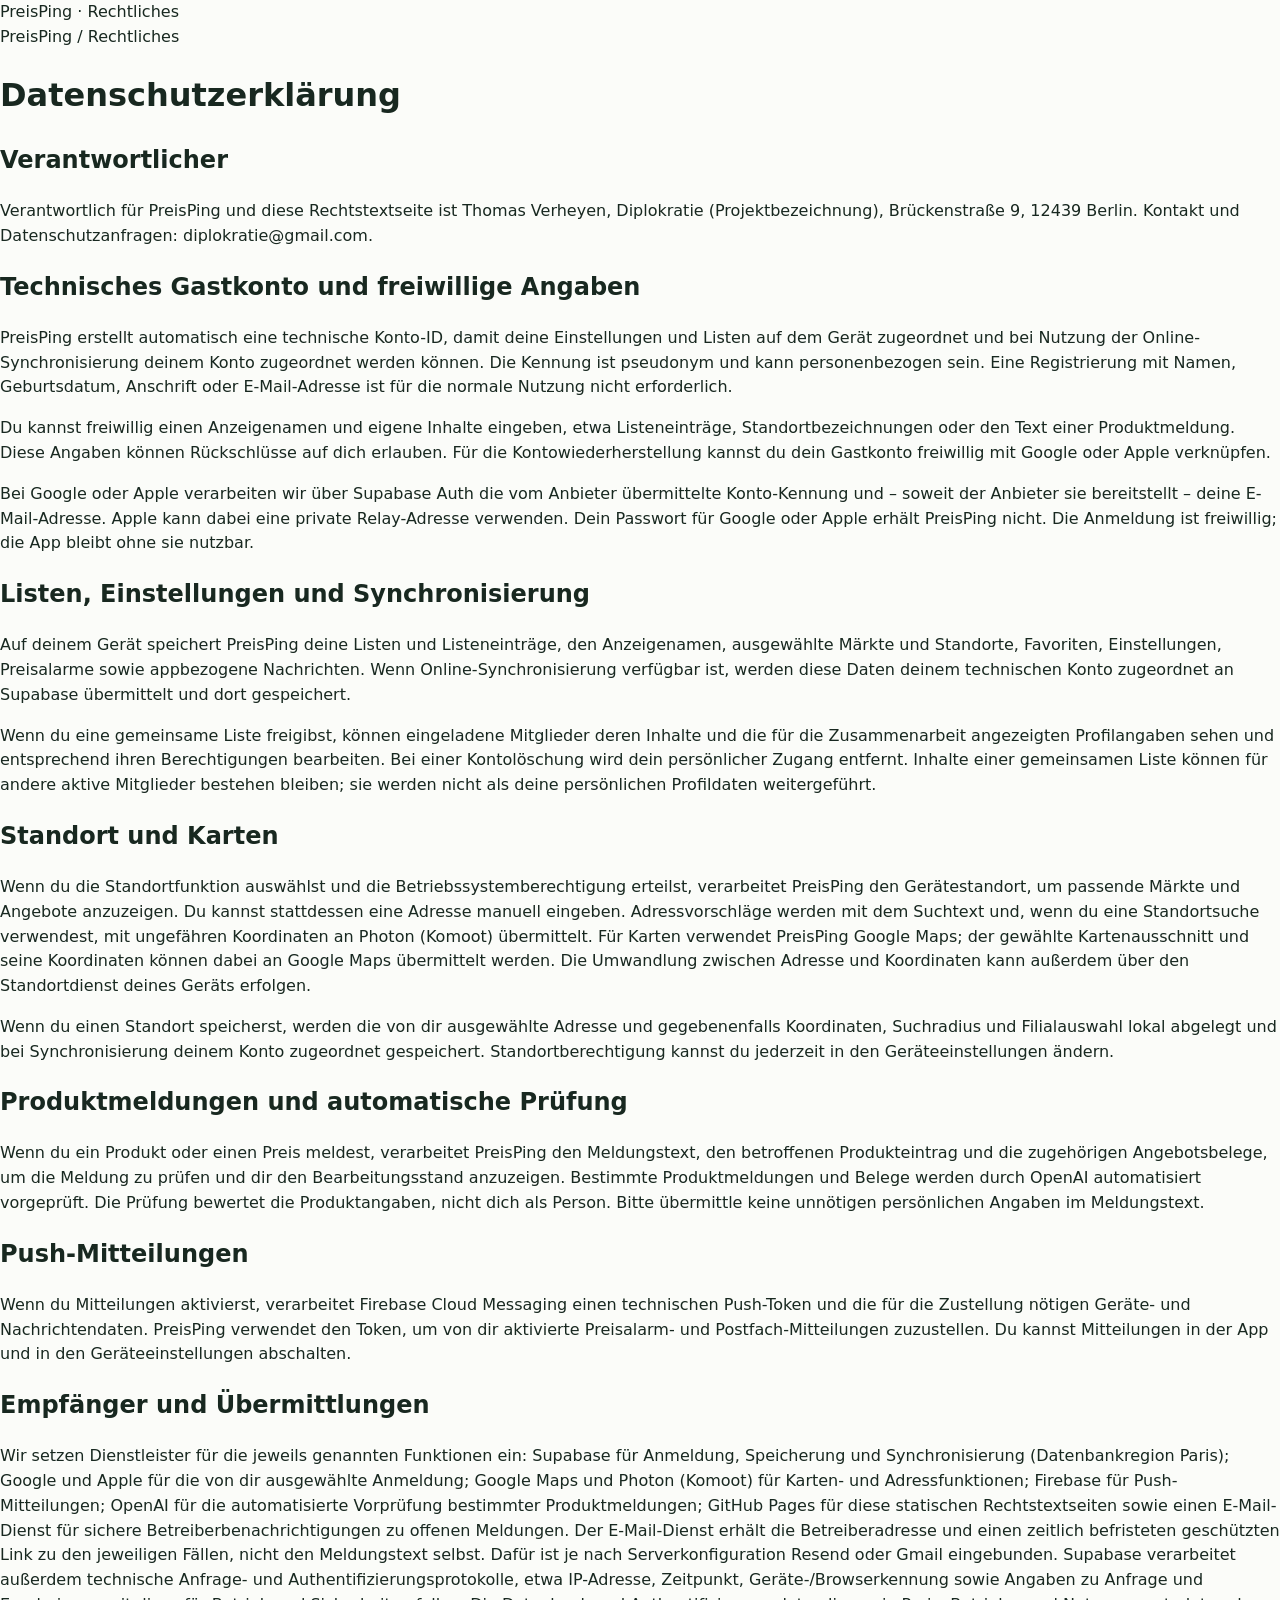
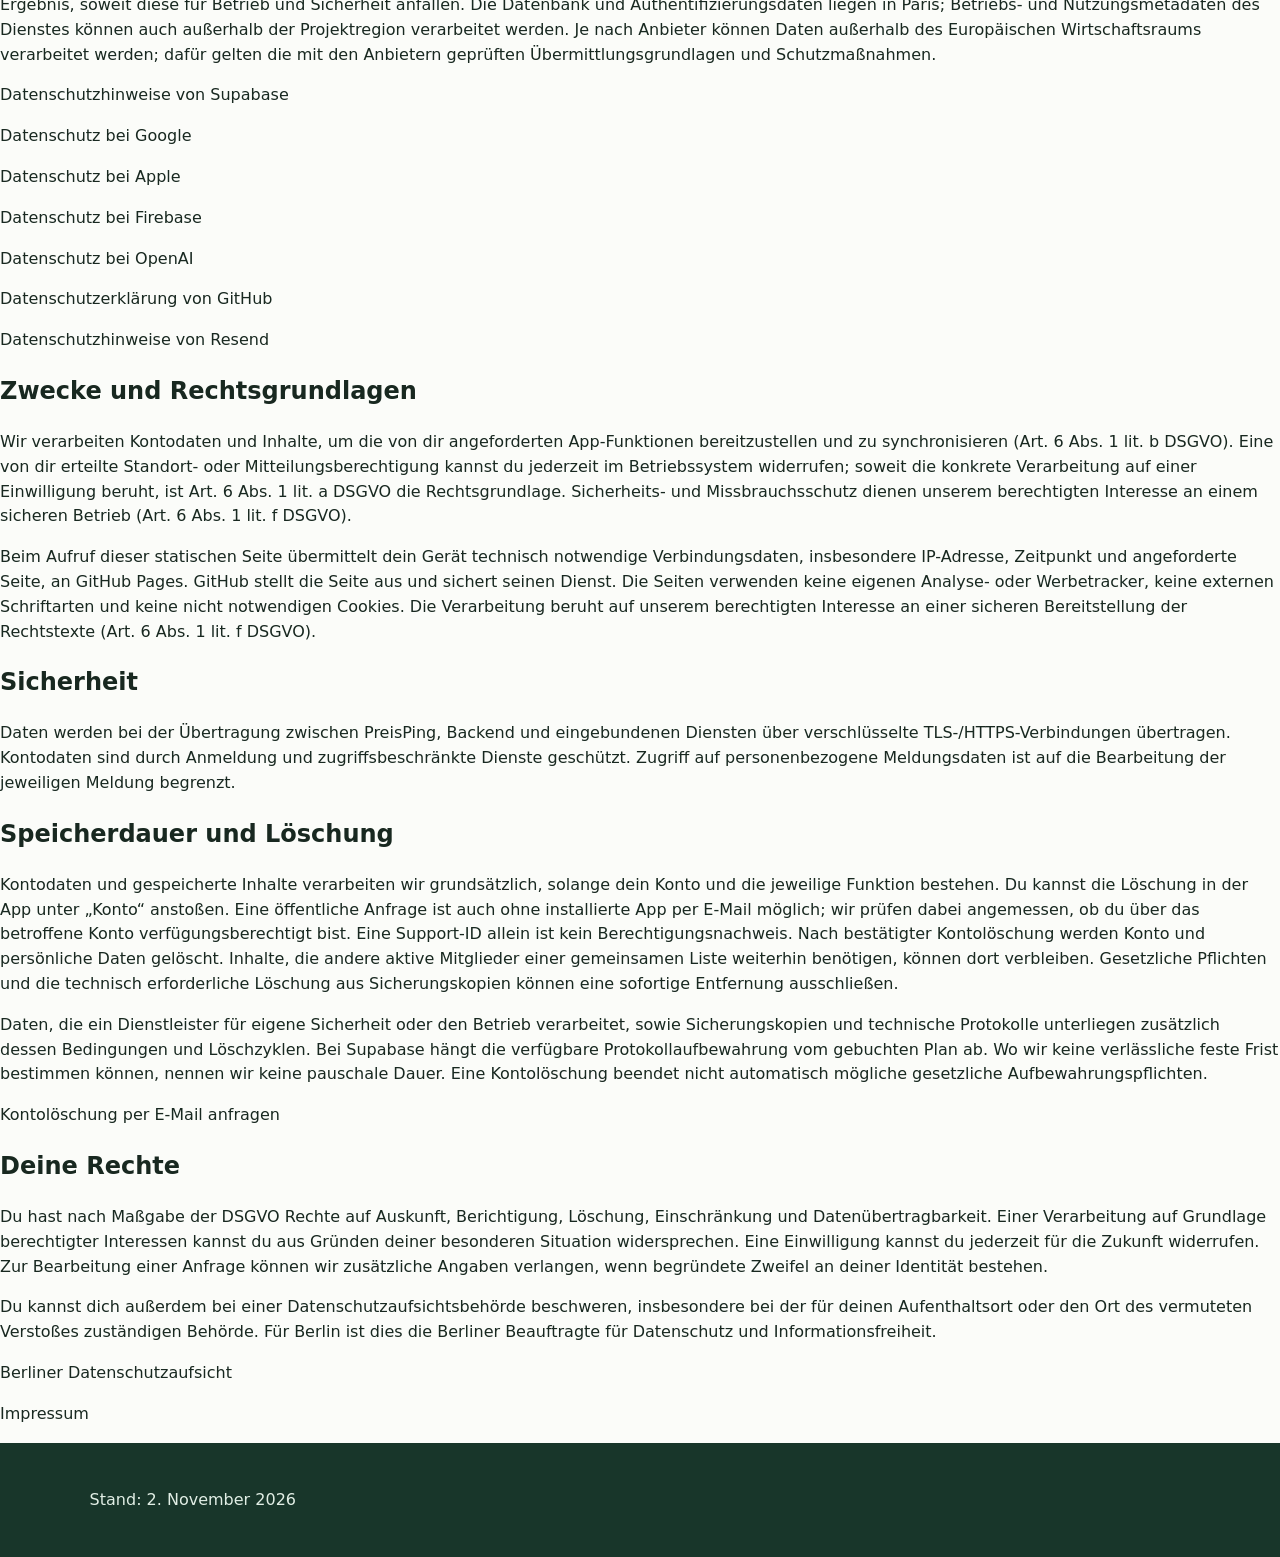
==== datenschutz.html @ 5bc61822 "Publish verified PreisPing privacy policy" ====
<!doctype html>
<html lang="de"><head><meta charset="utf-8"><meta name="viewport" content="width=device-width,initial-scale=1">
<meta name="robots" content="noindex,nofollow,noarchive"><meta name="referrer" content="no-referrer">
<meta name="description" content="Datenschutzerklärung von PreisPing."><title>Datenschutzerklärung – PreisPing</title><link rel="stylesheet" href="style.css"></head>
<body><header><a href="./">PreisPing · Rechtliches</a></header><main>
<span class="kicker">PreisPing / Rechtliches</span><h1>Datenschutzerklärung</h1><section><h2>Verantwortlicher</h2><p>Verantwortlich für PreisPing und diese Rechtstextseite ist Thomas Verheyen, Diplokratie (Projektbezeichnung), Brückenstraße 9, 12439 Berlin. Kontakt und Datenschutzanfragen: diplokratie@gmail.com.</p></section>
<section><h2>Technisches Gastkonto und freiwillige Angaben</h2><p>PreisPing erstellt automatisch eine technische Konto-ID, damit deine Einstellungen und Listen auf dem Gerät zugeordnet und bei Nutzung der Online-Synchronisierung deinem Konto zugeordnet werden können. Die Kennung ist pseudonym und kann personenbezogen sein. Eine Registrierung mit Namen, Geburtsdatum, Anschrift oder E-Mail-Adresse ist für die normale Nutzung nicht erforderlich.</p>
<p>Du kannst freiwillig einen Anzeigenamen und eigene Inhalte eingeben, etwa Listeneinträge, Standortbezeichnungen oder den Text einer Produktmeldung. Diese Angaben können Rückschlüsse auf dich erlauben. Für die Kontowiederherstellung kannst du dein Gastkonto freiwillig mit Google oder Apple verknüpfen.</p>
<p>Bei Google oder Apple verarbeiten wir über Supabase Auth die vom Anbieter übermittelte Konto-Kennung und – soweit der Anbieter sie bereitstellt – deine E-Mail-Adresse. Apple kann dabei eine private Relay-Adresse verwenden. Dein Passwort für Google oder Apple erhält PreisPing nicht. Die Anmeldung ist freiwillig; die App bleibt ohne sie nutzbar.</p></section>
<section><h2>Listen, Einstellungen und Synchronisierung</h2><p>Auf deinem Gerät speichert PreisPing deine Listen und Listeneinträge, den Anzeigenamen, ausgewählte Märkte und Standorte, Favoriten, Einstellungen, Preisalarme sowie appbezogene Nachrichten. Wenn Online-Synchronisierung verfügbar ist, werden diese Daten deinem technischen Konto zugeordnet an Supabase übermittelt und dort gespeichert.</p>
<p>Wenn du eine gemeinsame Liste freigibst, können eingeladene Mitglieder deren Inhalte und die für die Zusammenarbeit angezeigten Profilangaben sehen und entsprechend ihren Berechtigungen bearbeiten. Bei einer Kontolöschung wird dein persönlicher Zugang entfernt. Inhalte einer gemeinsamen Liste können für andere aktive Mitglieder bestehen bleiben; sie werden nicht als deine persönlichen Profildaten weitergeführt.</p></section>
<section><h2>Standort und Karten</h2><p>Wenn du die Standortfunktion auswählst und die Betriebssystemberechtigung erteilst, verarbeitet PreisPing den Gerätestandort, um passende Märkte und Angebote anzuzeigen. Du kannst stattdessen eine Adresse manuell eingeben. Adressvorschläge werden mit dem Suchtext und, wenn du eine Standortsuche verwendest, mit ungefähren Koordinaten an Photon (Komoot) übermittelt. Für Karten verwendet PreisPing Google Maps; der gewählte Kartenausschnitt und seine Koordinaten können dabei an Google Maps übermittelt werden. Die Umwandlung zwischen Adresse und Koordinaten kann außerdem über den Standortdienst deines Geräts erfolgen.</p>
<p>Wenn du einen Standort speicherst, werden die von dir ausgewählte Adresse und gegebenenfalls Koordinaten, Suchradius und Filialauswahl lokal abgelegt und bei Synchronisierung deinem Konto zugeordnet gespeichert. Standortberechtigung kannst du jederzeit in den Geräteeinstellungen ändern.</p></section>
<section><h2>Produktmeldungen und automatische Prüfung</h2><p>Wenn du ein Produkt oder einen Preis meldest, verarbeitet PreisPing den Meldungstext, den betroffenen Produkteintrag und die zugehörigen Angebotsbelege, um die Meldung zu prüfen und dir den Bearbeitungsstand anzuzeigen. Bestimmte Produktmeldungen und Belege werden durch OpenAI automatisiert vorgeprüft. Die Prüfung bewertet die Produktangaben, nicht dich als Person. Bitte übermittle keine unnötigen persönlichen Angaben im Meldungstext.</p></section>
<section><h2>Push-Mitteilungen</h2><p>Wenn du Mitteilungen aktivierst, verarbeitet Firebase Cloud Messaging einen technischen Push-Token und die für die Zustellung nötigen Geräte- und Nachrichtendaten. PreisPing verwendet den Token, um von dir aktivierte Preisalarm- und Postfach-Mitteilungen zuzustellen. Du kannst Mitteilungen in der App und in den Geräteeinstellungen abschalten.</p></section>
<section><h2>Empfänger und Übermittlungen</h2><p>Wir setzen Dienstleister für die jeweils genannten Funktionen ein: Supabase für Anmeldung, Speicherung und Synchronisierung (Datenbankregion Paris); Google und Apple für die von dir ausgewählte Anmeldung; Google Maps und Photon (Komoot) für Karten- und Adressfunktionen; Firebase für Push-Mitteilungen; OpenAI für die automatisierte Vorprüfung bestimmter Produktmeldungen; GitHub Pages für diese statischen Rechtstextseiten sowie einen E-Mail-Dienst für sichere Betreiberbenachrichtigungen zu offenen Meldungen. Der E-Mail-Dienst erhält die Betreiberadresse und einen zeitlich befristeten geschützten Link zu den jeweiligen Fällen, nicht den Meldungstext selbst. Dafür ist je nach Serverkonfiguration Resend oder Gmail eingebunden. Supabase verarbeitet außerdem technische Anfrage- und Authentifizierungsprotokolle, etwa IP-Adresse, Zeitpunkt, Geräte-/Browserkennung sowie Angaben zu Anfrage und Ergebnis, soweit diese für Betrieb und Sicherheit anfallen. Die Datenbank und Authentifizierungsdaten liegen in Paris; Betriebs- und Nutzungsmetadaten des Dienstes können auch außerhalb der Projektregion verarbeitet werden. Je nach Anbieter können Daten außerhalb des Europäischen Wirtschaftsraums verarbeitet werden; dafür gelten die mit den Anbietern geprüften Übermittlungsgrundlagen und Schutzmaßnahmen.</p>
<p><a href="https://supabase.com/privacy">Datenschutzhinweise von Supabase</a></p>
<p><a href="https://policies.google.com/privacy">Datenschutz bei Google</a></p>
<p><a href="https://www.apple.com/legal/privacy/">Datenschutz bei Apple</a></p>
<p><a href="https://firebase.google.com/support/privacy">Datenschutz bei Firebase</a></p>
<p><a href="https://openai.com/policies/privacy-policy/">Datenschutz bei OpenAI</a></p>
<p><a href="https://docs.github.com/en/site-policy/privacy-policies/github-general-privacy-statement">Datenschutzerklärung von GitHub</a></p>
<p><a href="https://resend.com/legal/privacy-policy">Datenschutzhinweise von Resend</a></p></section>
<section><h2>Zwecke und Rechtsgrundlagen</h2><p>Wir verarbeiten Kontodaten und Inhalte, um die von dir angeforderten App-Funktionen bereitzustellen und zu synchronisieren (Art. 6 Abs. 1 lit. b DSGVO). Eine von dir erteilte Standort- oder Mitteilungsberechtigung kannst du jederzeit im Betriebssystem widerrufen; soweit die konkrete Verarbeitung auf einer Einwilligung beruht, ist Art. 6 Abs. 1 lit. a DSGVO die Rechtsgrundlage. Sicherheits- und Missbrauchsschutz dienen unserem berechtigten Interesse an einem sicheren Betrieb (Art. 6 Abs. 1 lit. f DSGVO).</p>
<p>Beim Aufruf dieser statischen Seite übermittelt dein Gerät technisch notwendige Verbindungsdaten, insbesondere IP-Adresse, Zeitpunkt und angeforderte Seite, an GitHub Pages. GitHub stellt die Seite aus und sichert seinen Dienst. Die Seiten verwenden keine eigenen Analyse- oder Werbetracker, keine externen Schriftarten und keine nicht notwendigen Cookies. Die Verarbeitung beruht auf unserem berechtigten Interesse an einer sicheren Bereitstellung der Rechtstexte (Art. 6 Abs. 1 lit. f DSGVO).</p></section>
<section><h2>Sicherheit</h2><p>Daten werden bei der Übertragung zwischen PreisPing, Backend und eingebundenen Diensten über verschlüsselte TLS-/HTTPS-Verbindungen übertragen. Kontodaten sind durch Anmeldung und zugriffsbeschränkte Dienste geschützt. Zugriff auf personenbezogene Meldungsdaten ist auf die Bearbeitung der jeweiligen Meldung begrenzt.</p></section>
<section><h2>Speicherdauer und Löschung</h2><p>Kontodaten und gespeicherte Inhalte verarbeiten wir grundsätzlich, solange dein Konto und die jeweilige Funktion bestehen. Du kannst die Löschung in der App unter „Konto“ anstoßen. Eine öffentliche Anfrage ist auch ohne installierte App per E-Mail möglich; wir prüfen dabei angemessen, ob du über das betroffene Konto verfügungsberechtigt bist. Eine Support-ID allein ist kein Berechtigungsnachweis. Nach bestätigter Kontolöschung werden Konto und persönliche Daten gelöscht. Inhalte, die andere aktive Mitglieder einer gemeinsamen Liste weiterhin benötigen, können dort verbleiben. Gesetzliche Pflichten und die technisch erforderliche Löschung aus Sicherungskopien können eine sofortige Entfernung ausschließen.</p>
<p>Daten, die ein Dienstleister für eigene Sicherheit oder den Betrieb verarbeitet, sowie Sicherungskopien und technische Protokolle unterliegen zusätzlich dessen Bedingungen und Löschzyklen. Bei Supabase hängt die verfügbare Protokollaufbewahrung vom gebuchten Plan ab. Wo wir keine verlässliche feste Frist bestimmen können, nennen wir keine pauschale Dauer. Eine Kontolöschung beendet nicht automatisch mögliche gesetzliche Aufbewahrungspflichten.</p>
<p><a href="mailto:diplokratie@gmail.com?subject=PreisPing%20%E2%80%93%20Kontol%C3%B6schung&amp;body=Bitte%20sende%20mir%20Informationen%20zur%20sicheren%20Beantragung%20der%20L%C3%B6schung%20meines%20PreisPing-Kontos.%20Ich%20kann%20die%20Konto-ID%20oder%20Anmeldemethode%20nennen%2C%20soweit%20bekannt.">Kontolöschung per E-Mail anfragen</a></p></section>
<section><h2>Deine Rechte</h2><p>Du hast nach Maßgabe der DSGVO Rechte auf Auskunft, Berichtigung, Löschung, Einschränkung und Datenübertragbarkeit. Einer Verarbeitung auf Grundlage berechtigter Interessen kannst du aus Gründen deiner besonderen Situation widersprechen. Eine Einwilligung kannst du jederzeit für die Zukunft widerrufen. Zur Bearbeitung einer Anfrage können wir zusätzliche Angaben verlangen, wenn begründete Zweifel an deiner Identität bestehen.</p>
<p>Du kannst dich außerdem bei einer Datenschutzaufsichtsbehörde beschweren, insbesondere bei der für deinen Aufenthaltsort oder den Ort des vermuteten Verstoßes zuständigen Behörde. Für Berlin ist dies die Berliner Beauftragte für Datenschutz und Informationsfreiheit.</p>
<p><a href="https://www.datenschutz-berlin.de/">Berliner Datenschutzaufsicht</a></p></section>
<p class="online"><a href="https://diplocracy.github.io/preisping-website/impressum.html">Impressum</a></p>
</main><footer>Stand: 2. November 2026</footer></body></html>
---- style.css ----
:root{--ink:#182820;--muted:#617066;--green:#269955;--mint:#eaf7ef;--line:#dce8df;--paper:#fbfcf9}*{box-sizing:border-box}html{scroll-behavior:smooth}body{margin:0;background:var(--paper);font-family:Inter,ui-sans-serif,system-ui,-apple-system,BlinkMacSystemFont,"Segoe UI",sans-serif;color:var(--ink);line-height:1.55}a{color:inherit;text-decoration:none}.header{height:88px;display:flex;align-items:center;gap:48px;padding:0 7%;border-bottom:1px solid var(--line);background:rgba(251,252,249,.92)}.brand img{width:155px;display:block}.header nav{display:flex;gap:34px;margin-left:auto;font-size:14px;font-weight:600}.header-link{font-size:13px;font-weight:700;border:1px solid #c8dccd;padding:12px 18px;border-radius:8px}.header-link span{margin-left:12px;color:var(--green)}.hero{max-width:1440px;margin:auto;min-height:680px;padding:60px 7% 75px;display:grid;grid-template-columns:1fr 1fr;gap:5%;align-items:center}.eyebrow,.section-label{font-size:11px;letter-spacing:.16em;font-weight:800;color:#3c7e53}.dot{display:inline-block;width:7px;height:7px;background:#53b175;border-radius:50%;margin-right:8px}.hero h1,.intro h2,.how h2,.closing h2{font-size:clamp(46px,5.3vw,76px);line-height:1.06;letter-spacing:-.055em;font-weight:720;margin:25px 0}.hero h1 em,.intro h2 em,.how h2 em,.closing h2 em{font-style:normal;color:var(--green)}.hero-copy>p,.intro-copy>p,.how p{font-size:18px;color:var(--muted);max-width:480px}.button{display:inline-flex;gap:50px;background:var(--green);color:white;padding:16px 20px;border-radius:9px;font-weight:700;font-size:14px;margin-top:24px}.button span{font-size:19px}.hero-note{font-size:13px;color:var(--muted);margin-top:35px}.mini-icon{display:inline-grid;place-items:center;background:#dbf1e2;color:#27854d;border-radius:50%;width:22px;height:22px;margin-right:8px}.visual{position:relative;min-height:570px;background:#e1f3e7;border-radius:18px;display:flex;align-items:center;justify-content:center;overflow:hidden}.visual-orbit{position:absolute;border:1px solid rgba(38,153,85,.16);border-radius:50%;width:440px;height:440px}.orbit-b{width:620px;height:620px}.phone{position:relative;width:250px;height:460px;background:#fff;border:8px solid #203a2b;border-radius:34px;box-shadow:0 28px 52px #398e5933;padding:16px 17px 12px;transform:rotate(-4deg);z-index:1}.phone-top{display:flex;justify-content:space-between;font-size:9px;font-weight:800}.phone-head{display:flex;justify-content:space-between;align-items:center;margin:48px 0 21px}.phone-head small,.phone-line small,.float-tag small{display:block;font-size:9px;letter-spacing:.09em;color:#89958d}.phone-head strong{display:block;font-size:18px;letter-spacing:-.04em}.phone-plus{color:var(--green);font-size:25px}.phone-line{display:flex;gap:11px;align-items:center;padding:15px 0;border-bottom:1px solid #eef3ef;font-size:12px}.phone-line b{font-weight:650}.phone-line small{letter-spacing:0;margin-top:2px}.check{width:17px;height:17px;border:1px solid #c4d1c8;border-radius:5px}.done{background:var(--green);border:0;color:white;text-align:center}.food{margin-left:auto;font-size:20px}.phone-bottom{display:flex;justify-content:space-around;color:#a6b5aa;margin-top:42px;font-size:17px}.phone-bottom .selected{color:var(--green)}.float-tag{position:absolute;z-index:2;background:white;box-shadow:0 14px 35px #3375491c;border-radius:11px;padding:13px 16px;font-size:12px;font-weight:700}.tag-one{top:100px;left:7%}.tag-one span{color:var(--green);font-size:18px;margin-right:8px}.tag-two{right:5%;bottom:100px;display:flex;gap:10px;align-items:center}.tag-two>span{display:grid;place-items:center;background:#dcf3e2;color:var(--green);border-radius:50%;height:30px;width:30px}.tag-two small{letter-spacing:0;margin-top:3px}.visual-caption{position:absolute;right:16px;bottom:12px;font-size:10px;color:#6c957b}.intro{padding:110px 7% 50px;display:grid;grid-template-columns:1fr 3fr;gap:20px;max-width:1440px;margin:auto}.intro h2,.how h2{font-size:clamp(42px,4vw,61px);margin:0 0 24px}.intro-copy{display:flex;justify-content:space-between;gap:40px}.intro-copy p{max-width:380px;margin:6px 0}.features{max-width:1440px;margin:auto;padding:0 7% 115px;display:grid;grid-template-columns:repeat(3,1fr);gap:30px}.features article{padding-top:24px;border-top:1px solid #bdcfc1}.feature-num{font-size:11px;color:#7e9585}.feature-icon{display:grid;place-items:center;margin:35px 0 24px;width:48px;height:48px;border-radius:12px;background:var(--mint);color:var(--green);font-size:27px}.features h3{font-size:20px;letter-spacing:-.03em}.features p{color:var(--muted);max-width:315px;font-size:15px}.how{background:#edf6ee;padding:110px 7%;display:grid;grid-template-columns:1fr 1fr;gap:9%}.how h2{margin-top:25px}.steps{align-self:center}.steps div{display:flex;gap:22px;align-items:center;border-bottom:1px solid #cbded0;padding:15px 0}.steps div:first-child{border-top:1px solid #cbded0}.steps span{color:var(--green);font-size:12px;font-weight:700}.steps p{font-size:15px;color:var(--ink);font-weight:650;flex:1}.steps b{color:var(--green)}.closing{text-align:center;padding:110px 20px}.closing>span{font-size:11px;font-weight:800;letter-spacing:.16em;color:var(--green)}.closing h2{font-size:clamp(40px,4.8vw,66px)}.closing p{color:var(--muted)}footer{background:#18362a;color:#e1eee5;padding:45px 7%;display:flex;align-items:center;gap:35px}footer img{width:135px;background:#fff;border-radius:6px;padding:5px}footer p,footer small{color:#b5cbbd;font-size:12px}.footer-links{margin-left:auto;display:flex;gap:25px;font-size:13px}.legal{max-width:860px;margin:70px auto 110px;padding:0 24px}.legal h1{font-size:clamp(40px,5vw,60px);letter-spacing:-.05em;line-height:1.1}.legal h2{font-size:22px;margin-top:45px}.legal p,.legal li{color:#52645a}.legal a{text-decoration:underline}.notice{padding:18px 22px;background:#fff3d9;border-left:4px solid #d79822;border-radius:5px}.legal-header{height:80px}.legal-header a:last-child{margin-left:auto;font-size:14px}@media(max-width:800px){.header{height:72px;padding:0 5%;gap:15px}.brand img{width:130px}.header nav{display:none}.header-link{margin-left:auto;padding:10px;font-size:12px}.hero{grid-template-columns:1fr;padding:55px 6% 45px;gap:45px}.hero h1{font-size:clamp(49px,10vw,70px)}.visual{min-height:500px}.phone{transform:rotate(-3deg) scale(.9)}.intro{grid-template-columns:1fr;padding:75px 6% 40px}.intro-copy{display:block}.intro-copy p{margin-top:22px}.features{grid-template-columns:1fr;padding:0 6% 70px;gap:20px}.features article{padding-bottom:10px}.feature-icon{margin:22px 0 16px}.how{grid-template-columns:1fr;padding:75px 6%;gap:35px}.closing{padding:80px 20px}footer{align-items:flex-start;flex-wrap:wrap}.footer-links{margin-left:auto;flex-direction:column;gap:10px}footer small{width:100%}}
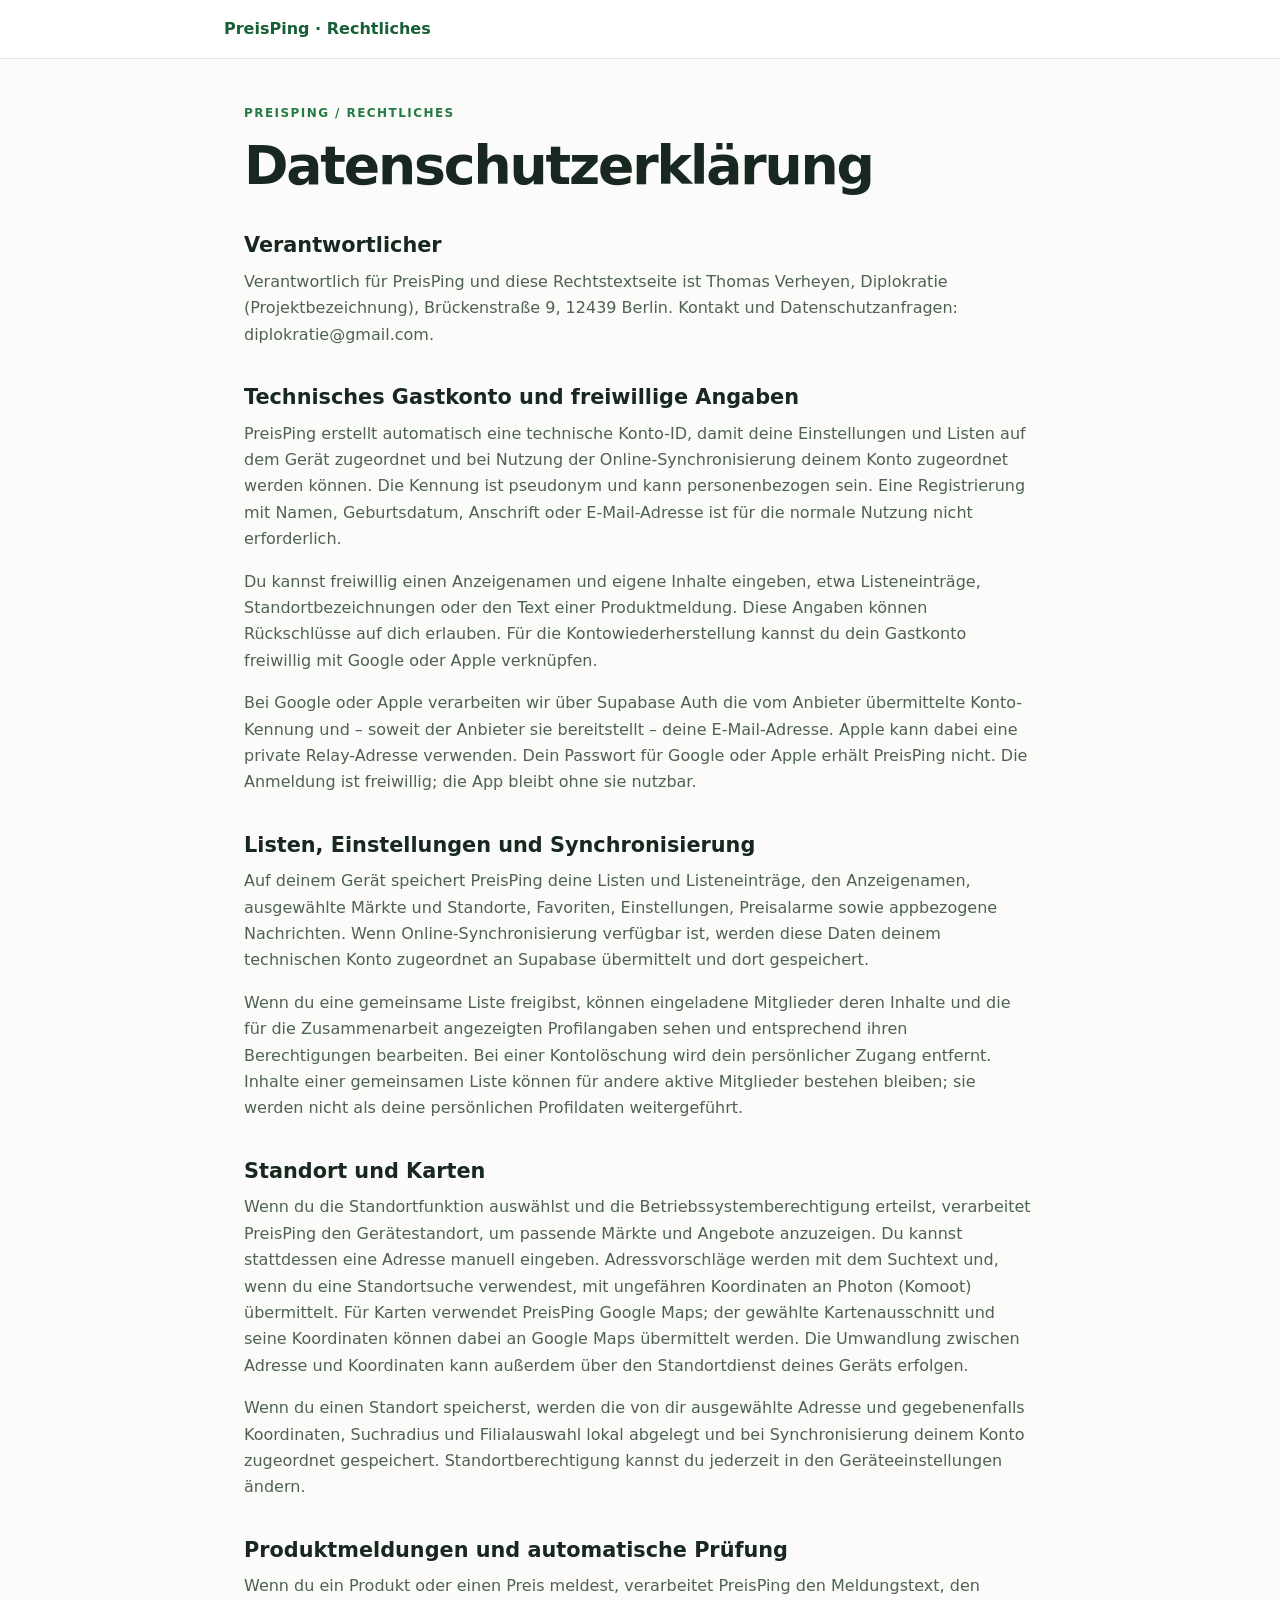
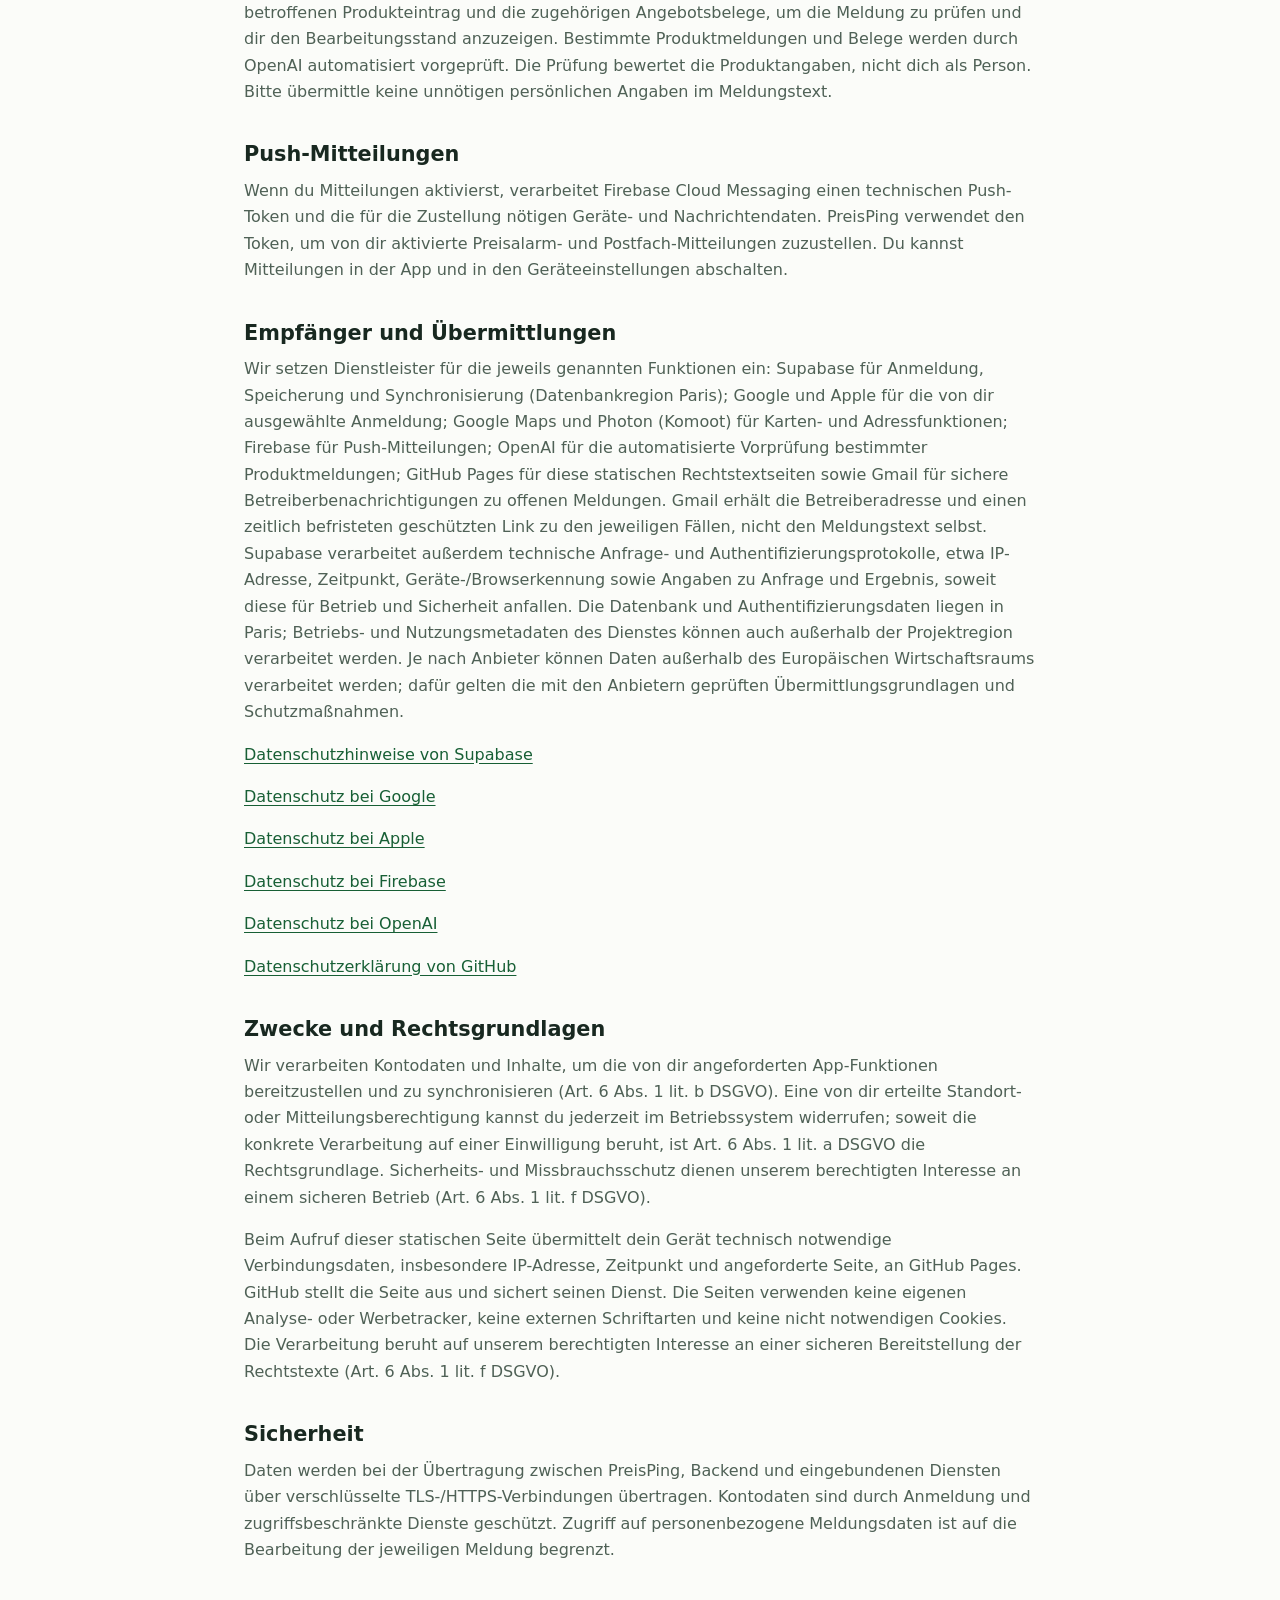
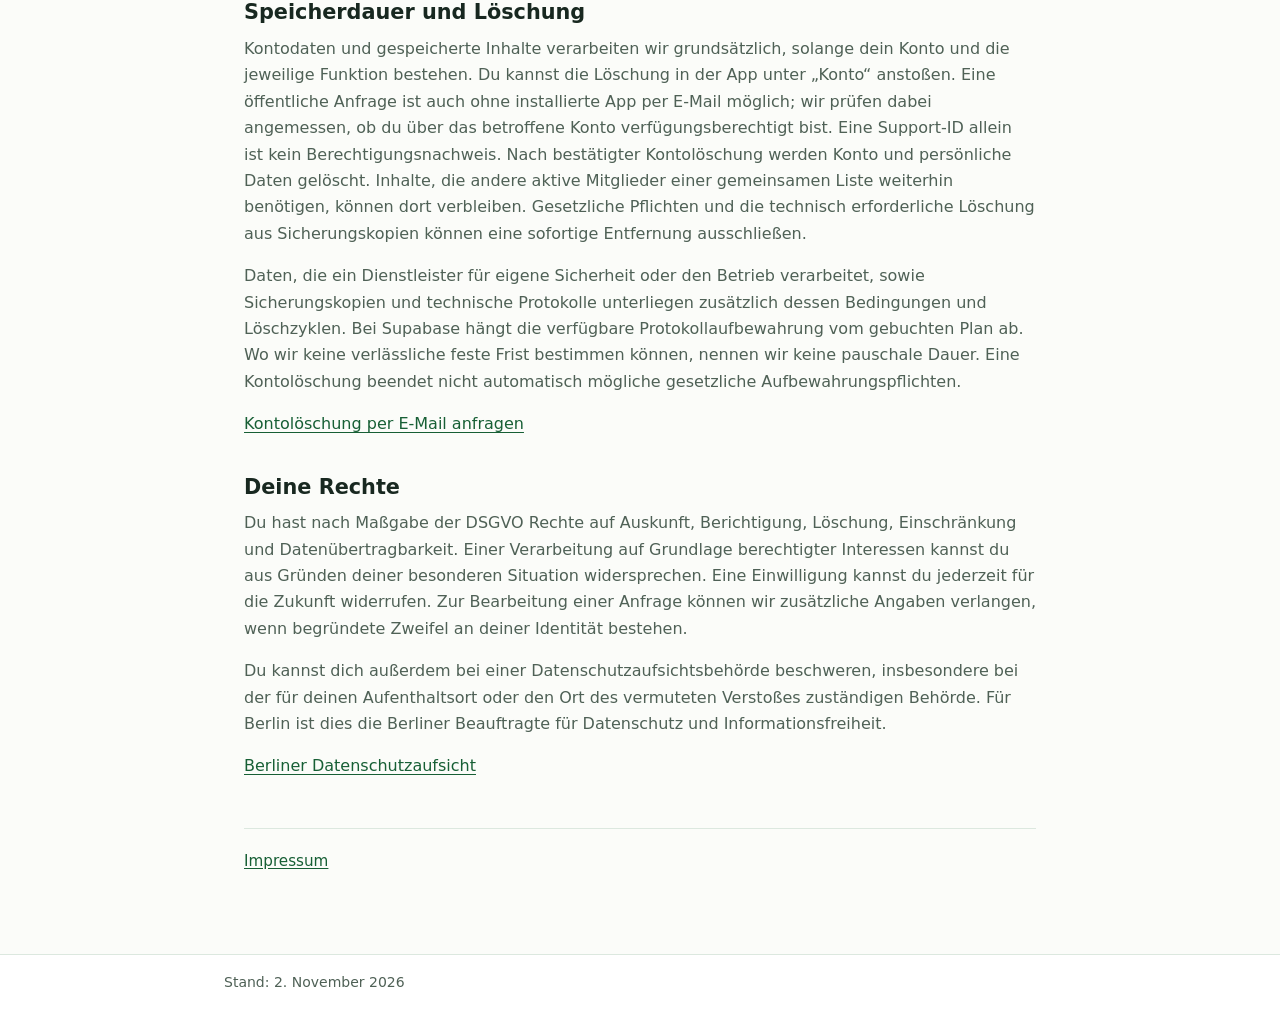
==== commit e255cd2f: "Name Gmail as operator notification provider in PreisPing privacy policy" ====
--- a/datenschutz.html
+++ b/datenschutz.html
@@ -13,14 +13,13 @@
 <p>Wenn du einen Standort speicherst, werden die von dir ausgewählte Adresse und gegebenenfalls Koordinaten, Suchradius und Filialauswahl lokal abgelegt und bei Synchronisierung deinem Konto zugeordnet gespeichert. Standortberechtigung kannst du jederzeit in den Geräteeinstellungen ändern.</p></section>
 <section><h2>Produktmeldungen und automatische Prüfung</h2><p>Wenn du ein Produkt oder einen Preis meldest, verarbeitet PreisPing den Meldungstext, den betroffenen Produkteintrag und die zugehörigen Angebotsbelege, um die Meldung zu prüfen und dir den Bearbeitungsstand anzuzeigen. Bestimmte Produktmeldungen und Belege werden durch OpenAI automatisiert vorgeprüft. Die Prüfung bewertet die Produktangaben, nicht dich als Person. Bitte übermittle keine unnötigen persönlichen Angaben im Meldungstext.</p></section>
 <section><h2>Push-Mitteilungen</h2><p>Wenn du Mitteilungen aktivierst, verarbeitet Firebase Cloud Messaging einen technischen Push-Token und die für die Zustellung nötigen Geräte- und Nachrichtendaten. PreisPing verwendet den Token, um von dir aktivierte Preisalarm- und Postfach-Mitteilungen zuzustellen. Du kannst Mitteilungen in der App und in den Geräteeinstellungen abschalten.</p></section>
-<section><h2>Empfänger und Übermittlungen</h2><p>Wir setzen Dienstleister für die jeweils genannten Funktionen ein: Supabase für Anmeldung, Speicherung und Synchronisierung (Datenbankregion Paris); Google und Apple für die von dir ausgewählte Anmeldung; Google Maps und Photon (Komoot) für Karten- und Adressfunktionen; Firebase für Push-Mitteilungen; OpenAI für die automatisierte Vorprüfung bestimmter Produktmeldungen; GitHub Pages für diese statischen Rechtstextseiten sowie einen E-Mail-Dienst für sichere Betreiberbenachrichtigungen zu offenen Meldungen. Der E-Mail-Dienst erhält die Betreiberadresse und einen zeitlich befristeten geschützten Link zu den jeweiligen Fällen, nicht den Meldungstext selbst. Dafür ist je nach Serverkonfiguration Resend oder Gmail eingebunden. Supabase verarbeitet außerdem technische Anfrage- und Authentifizierungsprotokolle, etwa IP-Adresse, Zeitpunkt, Geräte-/Browserkennung sowie Angaben zu Anfrage und Ergebnis, soweit diese für Betrieb und Sicherheit anfallen. Die Datenbank und Authentifizierungsdaten liegen in Paris; Betriebs- und Nutzungsmetadaten des Dienstes können auch außerhalb der Projektregion verarbeitet werden. Je nach Anbieter können Daten außerhalb des Europäischen Wirtschaftsraums verarbeitet werden; dafür gelten die mit den Anbietern geprüften Übermittlungsgrundlagen und Schutzmaßnahmen.</p>
+<section><h2>Empfänger und Übermittlungen</h2><p>Wir setzen Dienstleister für die jeweils genannten Funktionen ein: Supabase für Anmeldung, Speicherung und Synchronisierung (Datenbankregion Paris); Google und Apple für die von dir ausgewählte Anmeldung; Google Maps und Photon (Komoot) für Karten- und Adressfunktionen; Firebase für Push-Mitteilungen; OpenAI für die automatisierte Vorprüfung bestimmter Produktmeldungen; GitHub Pages für diese statischen Rechtstextseiten sowie Gmail für sichere Betreiberbenachrichtigungen zu offenen Meldungen. Gmail erhält die Betreiberadresse und einen zeitlich befristeten geschützten Link zu den jeweiligen Fällen, nicht den Meldungstext selbst. Supabase verarbeitet außerdem technische Anfrage- und Authentifizierungsprotokolle, etwa IP-Adresse, Zeitpunkt, Geräte-/Browserkennung sowie Angaben zu Anfrage und Ergebnis, soweit diese für Betrieb und Sicherheit anfallen. Die Datenbank und Authentifizierungsdaten liegen in Paris; Betriebs- und Nutzungsmetadaten des Dienstes können auch außerhalb der Projektregion verarbeitet werden. Je nach Anbieter können Daten außerhalb des Europäischen Wirtschaftsraums verarbeitet werden; dafür gelten die mit den Anbietern geprüften Übermittlungsgrundlagen und Schutzmaßnahmen.</p>
 <p><a href="https://supabase.com/privacy">Datenschutzhinweise von Supabase</a></p>
 <p><a href="https://policies.google.com/privacy">Datenschutz bei Google</a></p>
 <p><a href="https://www.apple.com/legal/privacy/">Datenschutz bei Apple</a></p>
 <p><a href="https://firebase.google.com/support/privacy">Datenschutz bei Firebase</a></p>
 <p><a href="https://openai.com/policies/privacy-policy/">Datenschutz bei OpenAI</a></p>
-<p><a href="https://docs.github.com/en/site-policy/privacy-policies/github-general-privacy-statement">Datenschutzerklärung von GitHub</a></p>
-<p><a href="https://resend.com/legal/privacy-policy">Datenschutzhinweise von Resend</a></p></section>
+<p><a href="https://docs.github.com/en/site-policy/privacy-policies/github-general-privacy-statement">Datenschutzerklärung von GitHub</a></p></section>
 <section><h2>Zwecke und Rechtsgrundlagen</h2><p>Wir verarbeiten Kontodaten und Inhalte, um die von dir angeforderten App-Funktionen bereitzustellen und zu synchronisieren (Art. 6 Abs. 1 lit. b DSGVO). Eine von dir erteilte Standort- oder Mitteilungsberechtigung kannst du jederzeit im Betriebssystem widerrufen; soweit die konkrete Verarbeitung auf einer Einwilligung beruht, ist Art. 6 Abs. 1 lit. a DSGVO die Rechtsgrundlage. Sicherheits- und Missbrauchsschutz dienen unserem berechtigten Interesse an einem sicheren Betrieb (Art. 6 Abs. 1 lit. f DSGVO).</p>
 <p>Beim Aufruf dieser statischen Seite übermittelt dein Gerät technisch notwendige Verbindungsdaten, insbesondere IP-Adresse, Zeitpunkt und angeforderte Seite, an GitHub Pages. GitHub stellt die Seite aus und sichert seinen Dienst. Die Seiten verwenden keine eigenen Analyse- oder Werbetracker, keine externen Schriftarten und keine nicht notwendigen Cookies. Die Verarbeitung beruht auf unserem berechtigten Interesse an einer sicheren Bereitstellung der Rechtstexte (Art. 6 Abs. 1 lit. f DSGVO).</p></section>
 <section><h2>Sicherheit</h2><p>Daten werden bei der Übertragung zwischen PreisPing, Backend und eingebundenen Diensten über verschlüsselte TLS-/HTTPS-Verbindungen übertragen. Kontodaten sind durch Anmeldung und zugriffsbeschränkte Dienste geschützt. Zugriff auf personenbezogene Meldungsdaten ist auf die Bearbeitung der jeweiligen Meldung begrenzt.</p></section>
--- a/style.css
+++ b/style.css
@@ -1 +1,17 @@
-:root{--ink:#182820;--muted:#617066;--green:#269955;--mint:#eaf7ef;--line:#dce8df;--paper:#fbfcf9}*{box-sizing:border-box}html{scroll-behavior:smooth}body{margin:0;background:var(--paper);font-family:Inter,ui-sans-serif,system-ui,-apple-system,BlinkMacSystemFont,"Segoe UI",sans-serif;color:var(--ink);line-height:1.55}a{color:inherit;text-decoration:none}.header{height:88px;display:flex;align-items:center;gap:48px;padding:0 7%;border-bottom:1px solid var(--line);background:rgba(251,252,249,.92)}.brand img{width:155px;display:block}.header nav{display:flex;gap:34px;margin-left:auto;font-size:14px;font-weight:600}.header-link{font-size:13px;font-weight:700;border:1px solid #c8dccd;padding:12px 18px;border-radius:8px}.header-link span{margin-left:12px;color:var(--green)}.hero{max-width:1440px;margin:auto;min-height:680px;padding:60px 7% 75px;display:grid;grid-template-columns:1fr 1fr;gap:5%;align-items:center}.eyebrow,.section-label{font-size:11px;letter-spacing:.16em;font-weight:800;color:#3c7e53}.dot{display:inline-block;width:7px;height:7px;background:#53b175;border-radius:50%;margin-right:8px}.hero h1,.intro h2,.how h2,.closing h2{font-size:clamp(46px,5.3vw,76px);line-height:1.06;letter-spacing:-.055em;font-weight:720;margin:25px 0}.hero h1 em,.intro h2 em,.how h2 em,.closing h2 em{font-style:normal;color:var(--green)}.hero-copy>p,.intro-copy>p,.how p{font-size:18px;color:var(--muted);max-width:480px}.button{display:inline-flex;gap:50px;background:var(--green);color:white;padding:16px 20px;border-radius:9px;font-weight:700;font-size:14px;margin-top:24px}.button span{font-size:19px}.hero-note{font-size:13px;color:var(--muted);margin-top:35px}.mini-icon{display:inline-grid;place-items:center;background:#dbf1e2;color:#27854d;border-radius:50%;width:22px;height:22px;margin-right:8px}.visual{position:relative;min-height:570px;background:#e1f3e7;border-radius:18px;display:flex;align-items:center;justify-content:center;overflow:hidden}.visual-orbit{position:absolute;border:1px solid rgba(38,153,85,.16);border-radius:50%;width:440px;height:440px}.orbit-b{width:620px;height:620px}.phone{position:relative;width:250px;height:460px;background:#fff;border:8px solid #203a2b;border-radius:34px;box-shadow:0 28px 52px #398e5933;padding:16px 17px 12px;transform:rotate(-4deg);z-index:1}.phone-top{display:flex;justify-content:space-between;font-size:9px;font-weight:800}.phone-head{display:flex;justify-content:space-between;align-items:center;margin:48px 0 21px}.phone-head small,.phone-line small,.float-tag small{display:block;font-size:9px;letter-spacing:.09em;color:#89958d}.phone-head strong{display:block;font-size:18px;letter-spacing:-.04em}.phone-plus{color:var(--green);font-size:25px}.phone-line{display:flex;gap:11px;align-items:center;padding:15px 0;border-bottom:1px solid #eef3ef;font-size:12px}.phone-line b{font-weight:650}.phone-line small{letter-spacing:0;margin-top:2px}.check{width:17px;height:17px;border:1px solid #c4d1c8;border-radius:5px}.done{background:var(--green);border:0;color:white;text-align:center}.food{margin-left:auto;font-size:20px}.phone-bottom{display:flex;justify-content:space-around;color:#a6b5aa;margin-top:42px;font-size:17px}.phone-bottom .selected{color:var(--green)}.float-tag{position:absolute;z-index:2;background:white;box-shadow:0 14px 35px #3375491c;border-radius:11px;padding:13px 16px;font-size:12px;font-weight:700}.tag-one{top:100px;left:7%}.tag-one span{color:var(--green);font-size:18px;margin-right:8px}.tag-two{right:5%;bottom:100px;display:flex;gap:10px;align-items:center}.tag-two>span{display:grid;place-items:center;background:#dcf3e2;color:var(--green);border-radius:50%;height:30px;width:30px}.tag-two small{letter-spacing:0;margin-top:3px}.visual-caption{position:absolute;right:16px;bottom:12px;font-size:10px;color:#6c957b}.intro{padding:110px 7% 50px;display:grid;grid-template-columns:1fr 3fr;gap:20px;max-width:1440px;margin:auto}.intro h2,.how h2{font-size:clamp(42px,4vw,61px);margin:0 0 24px}.intro-copy{display:flex;justify-content:space-between;gap:40px}.intro-copy p{max-width:380px;margin:6px 0}.features{max-width:1440px;margin:auto;padding:0 7% 115px;display:grid;grid-template-columns:repeat(3,1fr);gap:30px}.features article{padding-top:24px;border-top:1px solid #bdcfc1}.feature-num{font-size:11px;color:#7e9585}.feature-icon{display:grid;place-items:center;margin:35px 0 24px;width:48px;height:48px;border-radius:12px;background:var(--mint);color:var(--green);font-size:27px}.features h3{font-size:20px;letter-spacing:-.03em}.features p{color:var(--muted);max-width:315px;font-size:15px}.how{background:#edf6ee;padding:110px 7%;display:grid;grid-template-columns:1fr 1fr;gap:9%}.how h2{margin-top:25px}.steps{align-self:center}.steps div{display:flex;gap:22px;align-items:center;border-bottom:1px solid #cbded0;padding:15px 0}.steps div:first-child{border-top:1px solid #cbded0}.steps span{color:var(--green);font-size:12px;font-weight:700}.steps p{font-size:15px;color:var(--ink);font-weight:650;flex:1}.steps b{color:var(--green)}.closing{text-align:center;padding:110px 20px}.closing>span{font-size:11px;font-weight:800;letter-spacing:.16em;color:var(--green)}.closing h2{font-size:clamp(40px,4.8vw,66px)}.closing p{color:var(--muted)}footer{background:#18362a;color:#e1eee5;padding:45px 7%;display:flex;align-items:center;gap:35px}footer img{width:135px;background:#fff;border-radius:6px;padding:5px}footer p,footer small{color:#b5cbbd;font-size:12px}.footer-links{margin-left:auto;display:flex;gap:25px;font-size:13px}.legal{max-width:860px;margin:70px auto 110px;padding:0 24px}.legal h1{font-size:clamp(40px,5vw,60px);letter-spacing:-.05em;line-height:1.1}.legal h2{font-size:22px;margin-top:45px}.legal p,.legal li{color:#52645a}.legal a{text-decoration:underline}.notice{padding:18px 22px;background:#fff3d9;border-left:4px solid #d79822;border-radius:5px}.legal-header{height:80px}.legal-header a:last-child{margin-left:auto;font-size:14px}@media(max-width:800px){.header{height:72px;padding:0 5%;gap:15px}.brand img{width:130px}.header nav{display:none}.header-link{margin-left:auto;padding:10px;font-size:12px}.hero{grid-template-columns:1fr;padding:55px 6% 45px;gap:45px}.hero h1{font-size:clamp(49px,10vw,70px)}.visual{min-height:500px}.phone{transform:rotate(-3deg) scale(.9)}.intro{grid-template-columns:1fr;padding:75px 6% 40px}.intro-copy{display:block}.intro-copy p{margin-top:22px}.features{grid-template-columns:1fr;padding:0 6% 70px;gap:20px}.features article{padding-bottom:10px}.feature-icon{margin:22px 0 16px}.how{grid-template-columns:1fr;padding:75px 6%;gap:35px}.closing{padding:80px 20px}footer{align-items:flex-start;flex-wrap:wrap}.footer-links{margin-left:auto;flex-direction:column;gap:10px}footer small{width:100%}}
+:root{color-scheme:light;--ink:#182820;--muted:#4f6156;--green:#267a45;--line:#dce8df;--paper:#fbfcf9;--surface:#fff}
+*{box-sizing:border-box}
+html{font-family:system-ui,-apple-system,BlinkMacSystemFont,"Segoe UI",sans-serif;color:var(--ink);background:var(--paper);line-height:1.65}
+body{margin:0}
+a{color:#175f35;text-decoration:underline;text-underline-offset:.16em;overflow-wrap:anywhere}
+header,footer{padding:1rem max(1.25rem,calc((100vw - 52rem)/2));background:var(--surface);border-bottom:1px solid var(--line)}
+header a{font-weight:650;text-decoration:none}
+main{max-width:52rem;margin:2.5rem auto 5rem;padding:0 1.25rem}
+h1{font-size:clamp(2rem,6vw,3.35rem);line-height:1.12;letter-spacing:-.04em;margin:.65rem 0 1.5rem}
+h2{font-size:1.3rem;line-height:1.3;margin:2.25rem 0 .6rem}
+p{margin:.55rem 0 1rem;color:var(--muted);white-space:pre-line}
+.kicker{font-size:.75rem;font-weight:750;letter-spacing:.12em;text-transform:uppercase;color:var(--green)}
+.links{display:grid;gap:.75rem;max-width:32rem;margin:2rem 0}
+.links a{display:block;padding:1rem 1.1rem;border:1px solid var(--line);border-radius:.7rem;background:var(--surface);font-weight:650}
+.online{margin-top:3rem;padding-top:1.25rem;border-top:1px solid var(--line);font-size:.95rem}
+footer{border-top:1px solid var(--line);border-bottom:0;color:var(--muted);font-size:.875rem}
+@media(max-width:600px){main{margin:1.5rem auto 3rem}header{padding:.85rem 1.25rem}h2{font-size:1.2rem}}
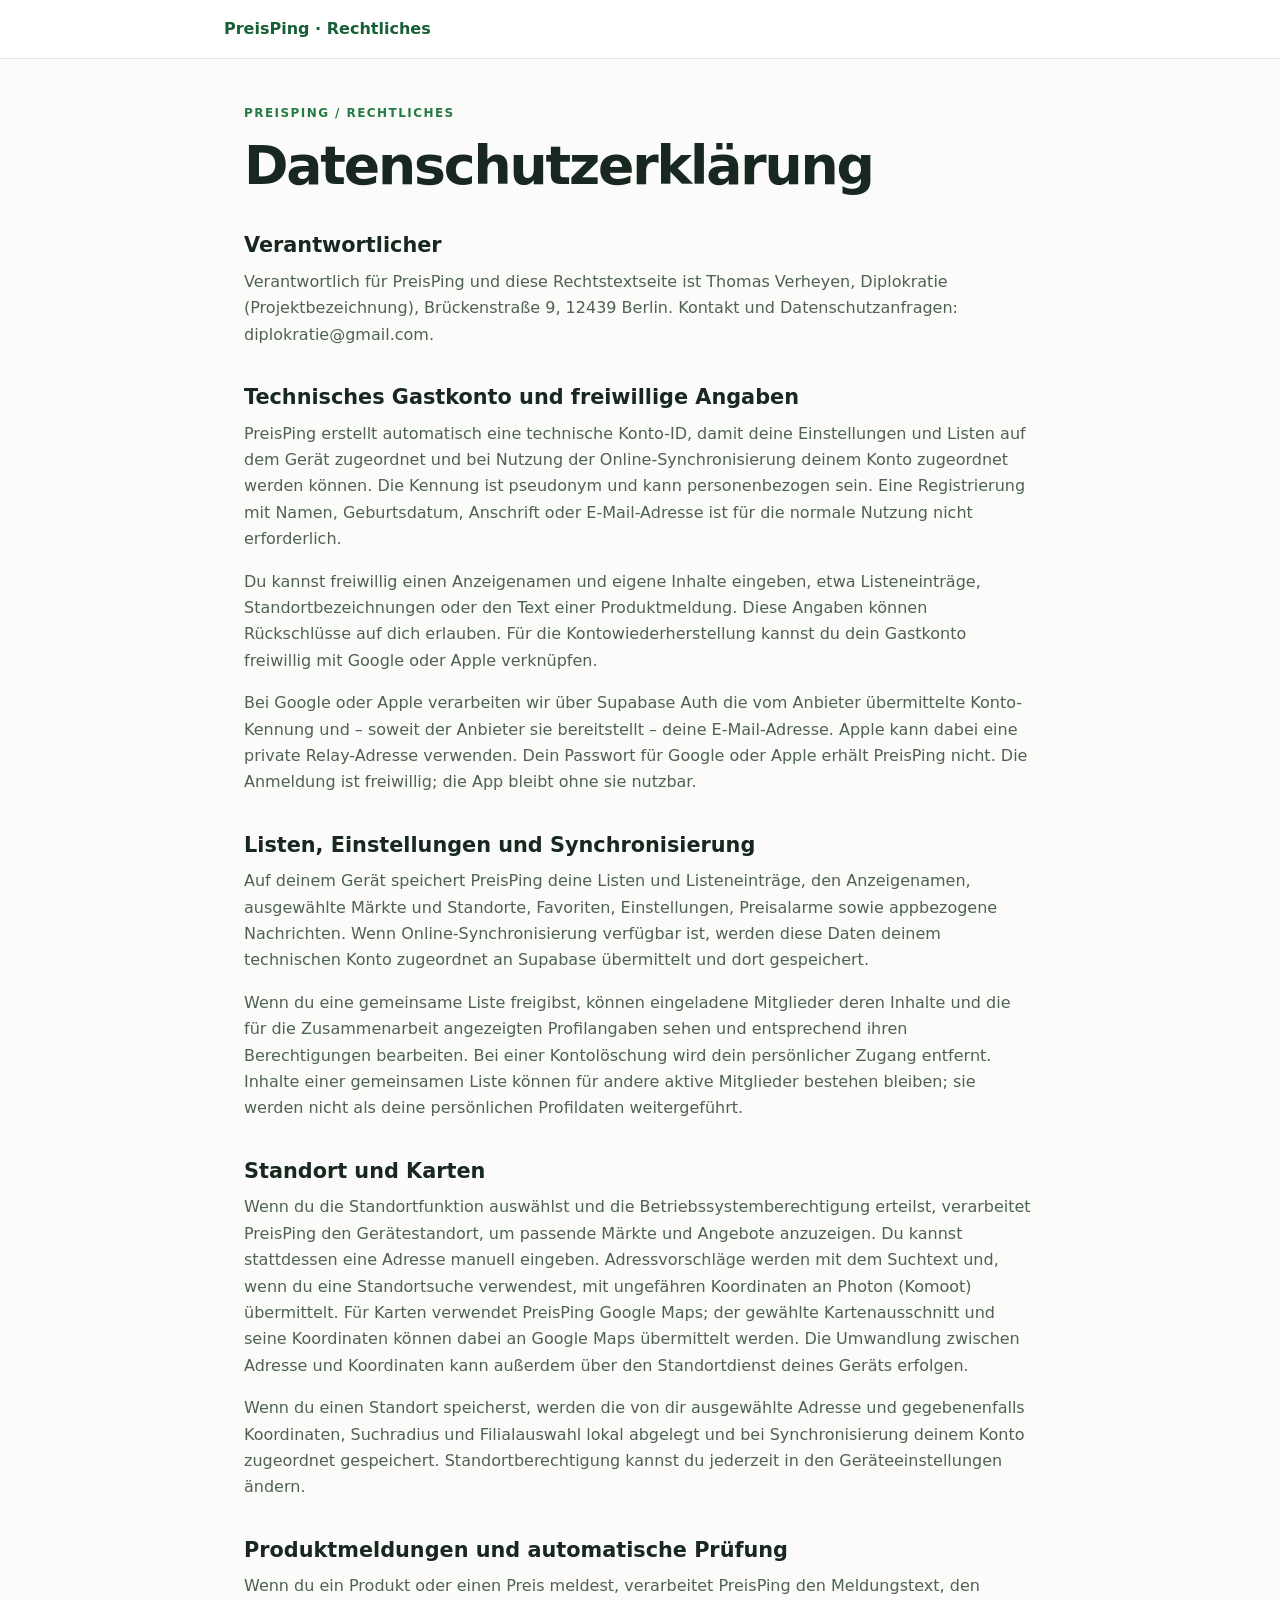
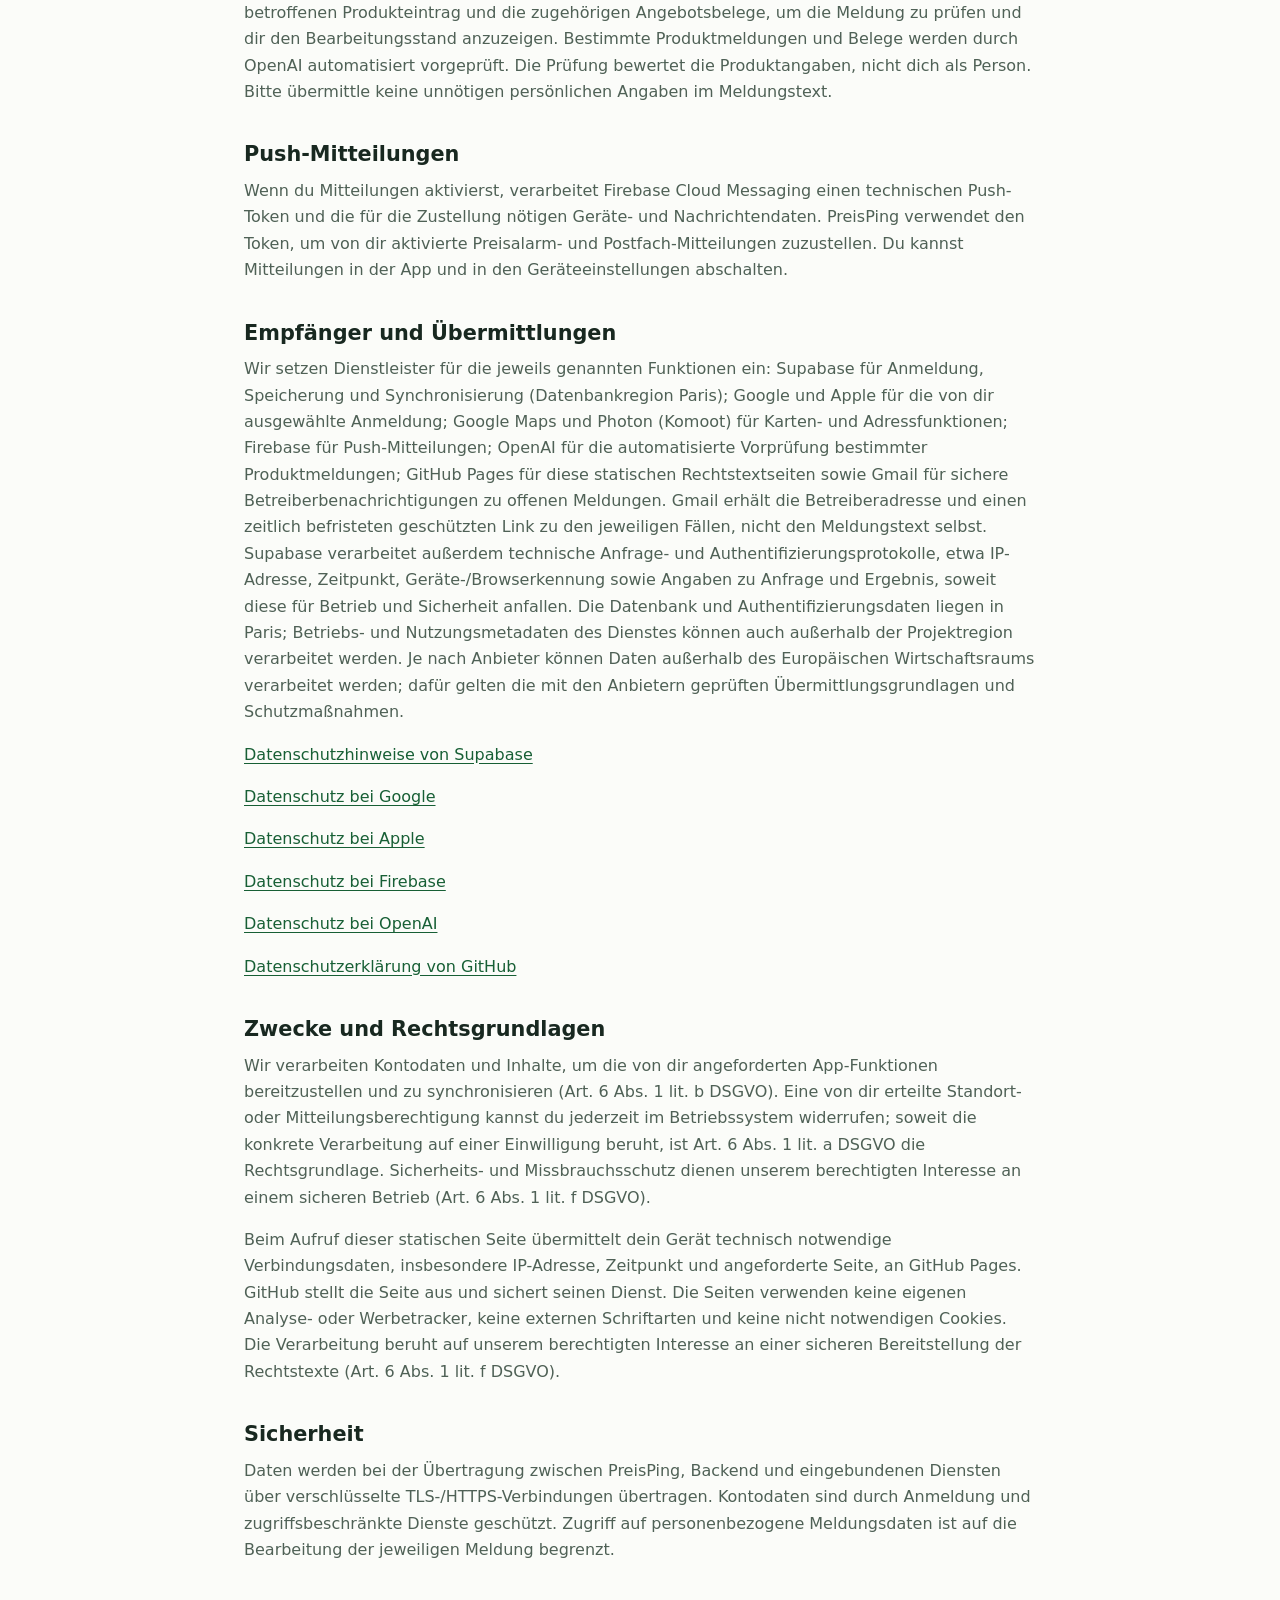
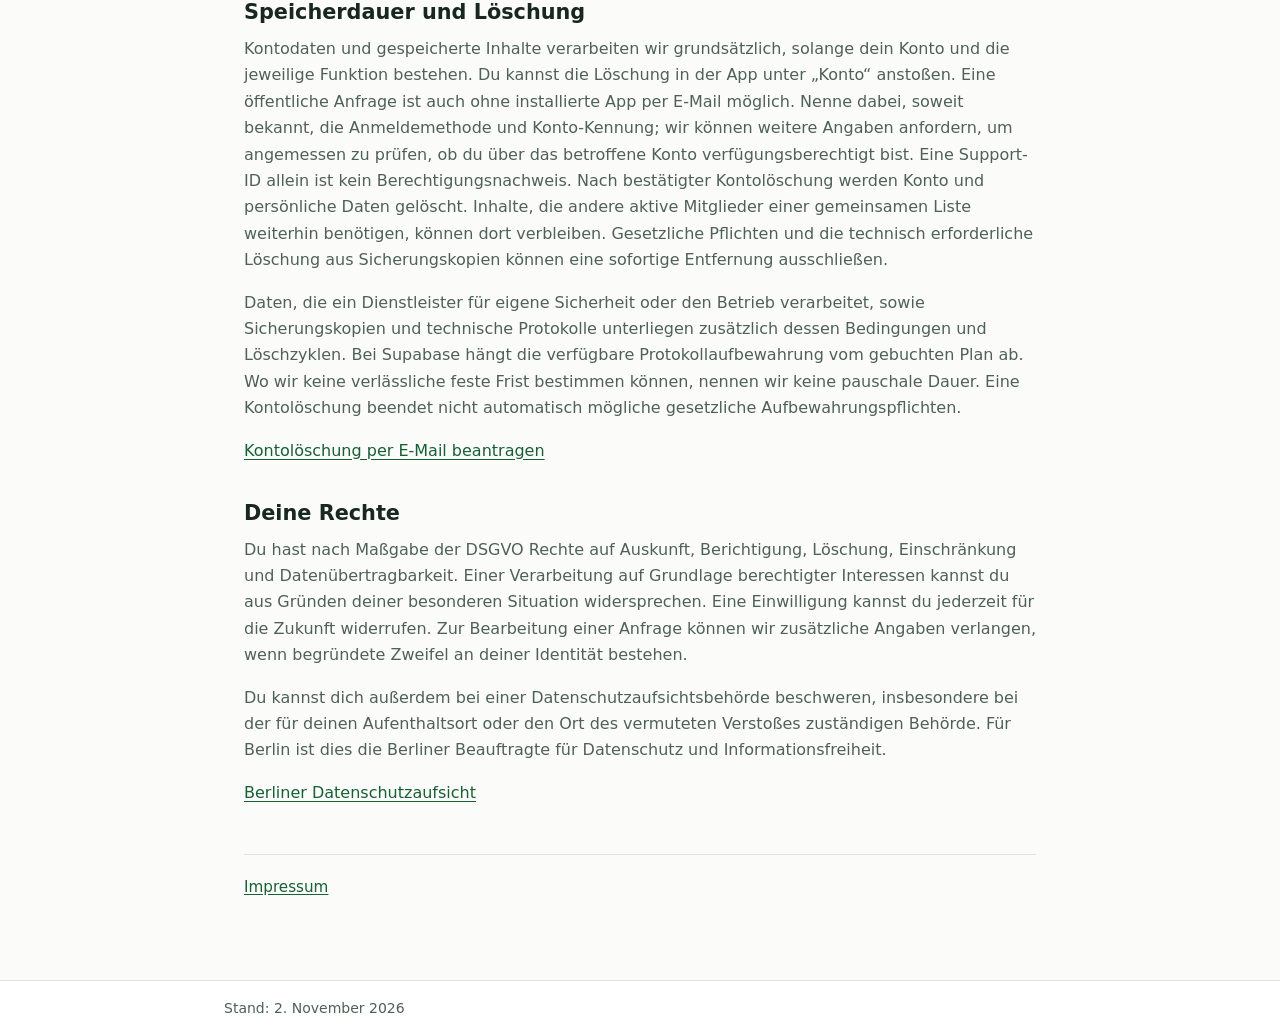
==== commit afc462b4: "Finalize PreisPing privacy policy and public deletion request" ====
--- a/datenschutz.html
+++ b/datenschutz.html
@@ -23,9 +23,9 @@
 <section><h2>Zwecke und Rechtsgrundlagen</h2><p>Wir verarbeiten Kontodaten und Inhalte, um die von dir angeforderten App-Funktionen bereitzustellen und zu synchronisieren (Art. 6 Abs. 1 lit. b DSGVO). Eine von dir erteilte Standort- oder Mitteilungsberechtigung kannst du jederzeit im Betriebssystem widerrufen; soweit die konkrete Verarbeitung auf einer Einwilligung beruht, ist Art. 6 Abs. 1 lit. a DSGVO die Rechtsgrundlage. Sicherheits- und Missbrauchsschutz dienen unserem berechtigten Interesse an einem sicheren Betrieb (Art. 6 Abs. 1 lit. f DSGVO).</p>
 <p>Beim Aufruf dieser statischen Seite übermittelt dein Gerät technisch notwendige Verbindungsdaten, insbesondere IP-Adresse, Zeitpunkt und angeforderte Seite, an GitHub Pages. GitHub stellt die Seite aus und sichert seinen Dienst. Die Seiten verwenden keine eigenen Analyse- oder Werbetracker, keine externen Schriftarten und keine nicht notwendigen Cookies. Die Verarbeitung beruht auf unserem berechtigten Interesse an einer sicheren Bereitstellung der Rechtstexte (Art. 6 Abs. 1 lit. f DSGVO).</p></section>
 <section><h2>Sicherheit</h2><p>Daten werden bei der Übertragung zwischen PreisPing, Backend und eingebundenen Diensten über verschlüsselte TLS-/HTTPS-Verbindungen übertragen. Kontodaten sind durch Anmeldung und zugriffsbeschränkte Dienste geschützt. Zugriff auf personenbezogene Meldungsdaten ist auf die Bearbeitung der jeweiligen Meldung begrenzt.</p></section>
-<section><h2>Speicherdauer und Löschung</h2><p>Kontodaten und gespeicherte Inhalte verarbeiten wir grundsätzlich, solange dein Konto und die jeweilige Funktion bestehen. Du kannst die Löschung in der App unter „Konto“ anstoßen. Eine öffentliche Anfrage ist auch ohne installierte App per E-Mail möglich; wir prüfen dabei angemessen, ob du über das betroffene Konto verfügungsberechtigt bist. Eine Support-ID allein ist kein Berechtigungsnachweis. Nach bestätigter Kontolöschung werden Konto und persönliche Daten gelöscht. Inhalte, die andere aktive Mitglieder einer gemeinsamen Liste weiterhin benötigen, können dort verbleiben. Gesetzliche Pflichten und die technisch erforderliche Löschung aus Sicherungskopien können eine sofortige Entfernung ausschließen.</p>
+<section><h2>Speicherdauer und Löschung</h2><p>Kontodaten und gespeicherte Inhalte verarbeiten wir grundsätzlich, solange dein Konto und die jeweilige Funktion bestehen. Du kannst die Löschung in der App unter „Konto“ anstoßen. Eine öffentliche Anfrage ist auch ohne installierte App per E-Mail möglich. Nenne dabei, soweit bekannt, die Anmeldemethode und Konto-Kennung; wir können weitere Angaben anfordern, um angemessen zu prüfen, ob du über das betroffene Konto verfügungsberechtigt bist. Eine Support-ID allein ist kein Berechtigungsnachweis. Nach bestätigter Kontolöschung werden Konto und persönliche Daten gelöscht. Inhalte, die andere aktive Mitglieder einer gemeinsamen Liste weiterhin benötigen, können dort verbleiben. Gesetzliche Pflichten und die technisch erforderliche Löschung aus Sicherungskopien können eine sofortige Entfernung ausschließen.</p>
 <p>Daten, die ein Dienstleister für eigene Sicherheit oder den Betrieb verarbeitet, sowie Sicherungskopien und technische Protokolle unterliegen zusätzlich dessen Bedingungen und Löschzyklen. Bei Supabase hängt die verfügbare Protokollaufbewahrung vom gebuchten Plan ab. Wo wir keine verlässliche feste Frist bestimmen können, nennen wir keine pauschale Dauer. Eine Kontolöschung beendet nicht automatisch mögliche gesetzliche Aufbewahrungspflichten.</p>
-<p><a href="mailto:diplokratie@gmail.com?subject=PreisPing%20%E2%80%93%20Kontol%C3%B6schung&amp;body=Bitte%20sende%20mir%20Informationen%20zur%20sicheren%20Beantragung%20der%20L%C3%B6schung%20meines%20PreisPing-Kontos.%20Ich%20kann%20die%20Konto-ID%20oder%20Anmeldemethode%20nennen%2C%20soweit%20bekannt.">Kontolöschung per E-Mail anfragen</a></p></section>
+<p><a href="mailto:diplokratie@gmail.com?subject=PreisPing%20%E2%80%93%20Antrag%20auf%20Kontol%C3%B6schung&amp;body=Hiermit%20beantrage%20ich%20die%20L%C3%B6schung%20meines%20PreisPing-Kontos%20und%20der%20damit%20verbundenen%20personenbezogenen%20Daten.%0A%0AAnmeldemethode%20(Google%2C%20Apple%20oder%20Gastkonto)%3A%20%0AKonto-Kennung%20(falls%20bekannt)%3A%20%0A%0ABitte%20teile%20mir%20mit%2C%20falls%20du%20f%C3%BCr%20die%20angemessene%20Berechtigungspr%C3%BCfung%20weitere%20Angaben%20ben%C3%B6tigst.">Kontolöschung per E-Mail beantragen</a></p></section>
 <section><h2>Deine Rechte</h2><p>Du hast nach Maßgabe der DSGVO Rechte auf Auskunft, Berichtigung, Löschung, Einschränkung und Datenübertragbarkeit. Einer Verarbeitung auf Grundlage berechtigter Interessen kannst du aus Gründen deiner besonderen Situation widersprechen. Eine Einwilligung kannst du jederzeit für die Zukunft widerrufen. Zur Bearbeitung einer Anfrage können wir zusätzliche Angaben verlangen, wenn begründete Zweifel an deiner Identität bestehen.</p>
 <p>Du kannst dich außerdem bei einer Datenschutzaufsichtsbehörde beschweren, insbesondere bei der für deinen Aufenthaltsort oder den Ort des vermuteten Verstoßes zuständigen Behörde. Für Berlin ist dies die Berliner Beauftragte für Datenschutz und Informationsfreiheit.</p>
 <p><a href="https://www.datenschutz-berlin.de/">Berliner Datenschutzaufsicht</a></p></section>
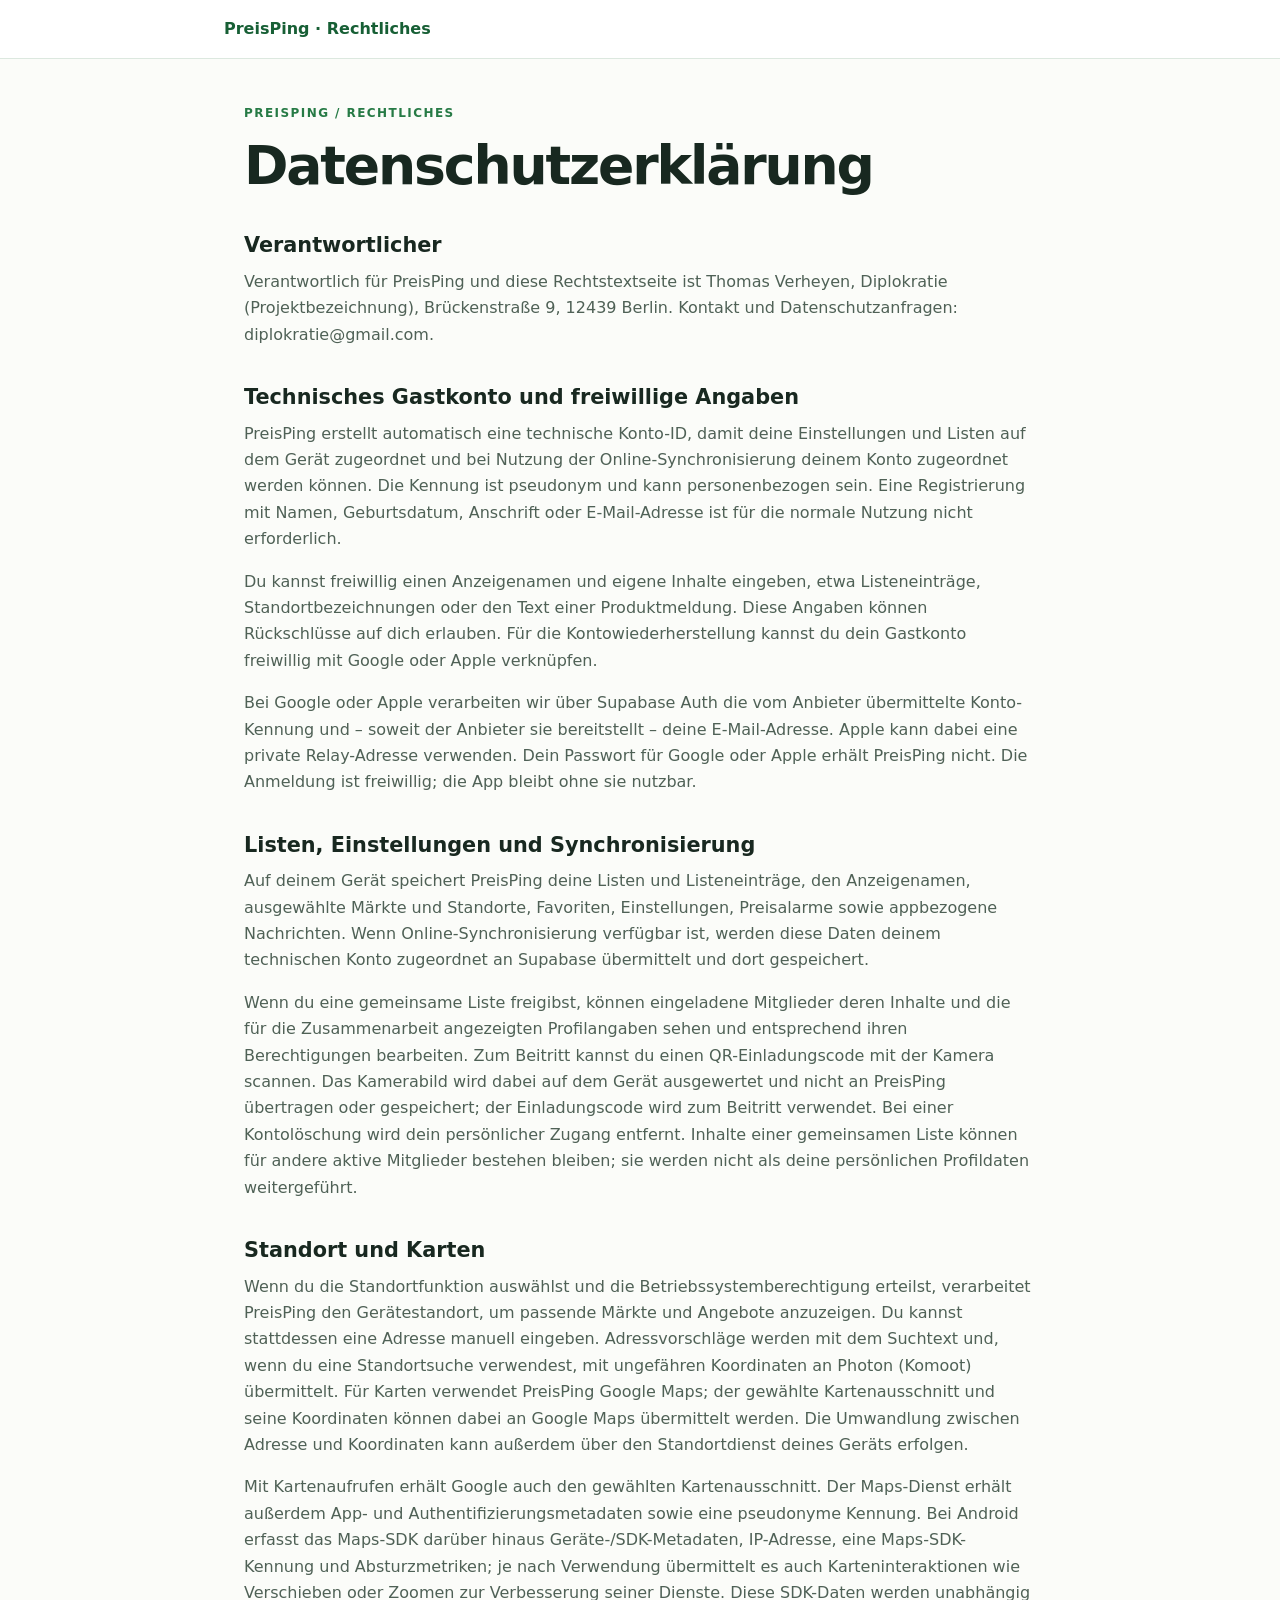
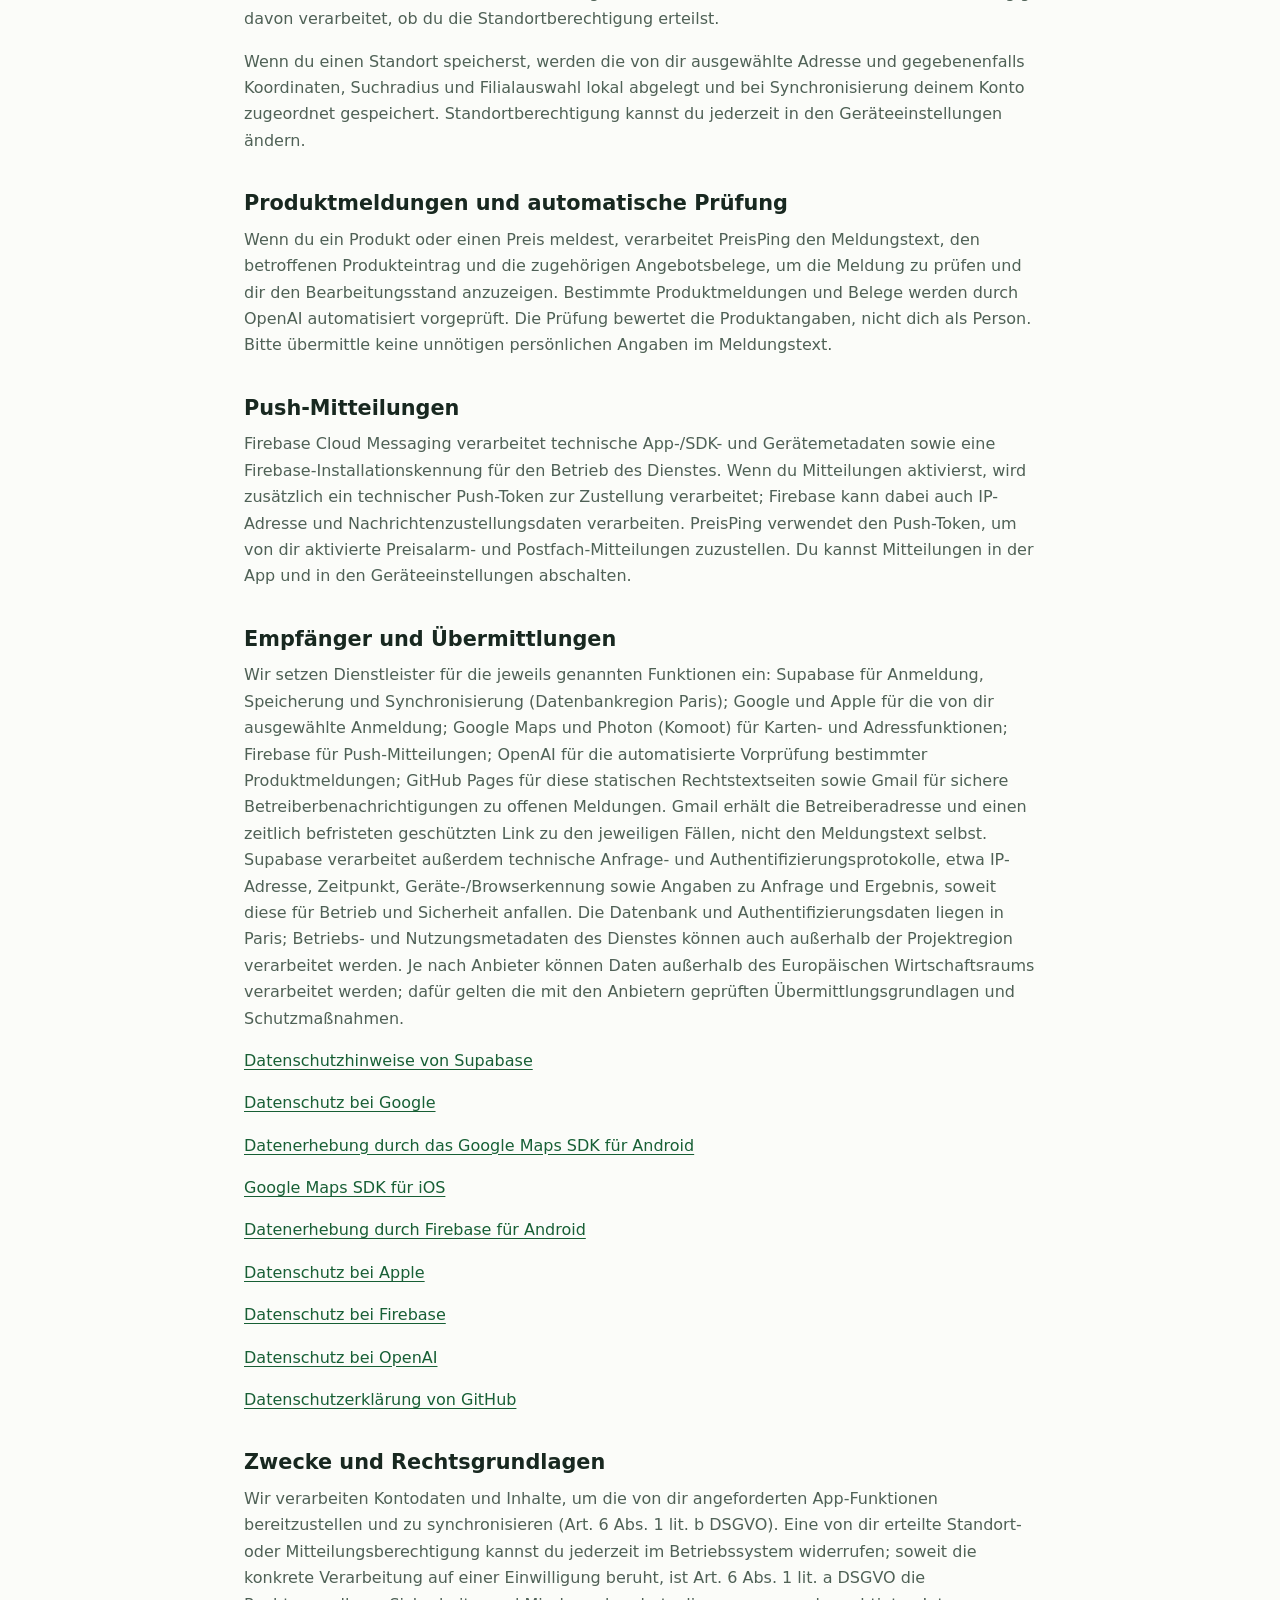
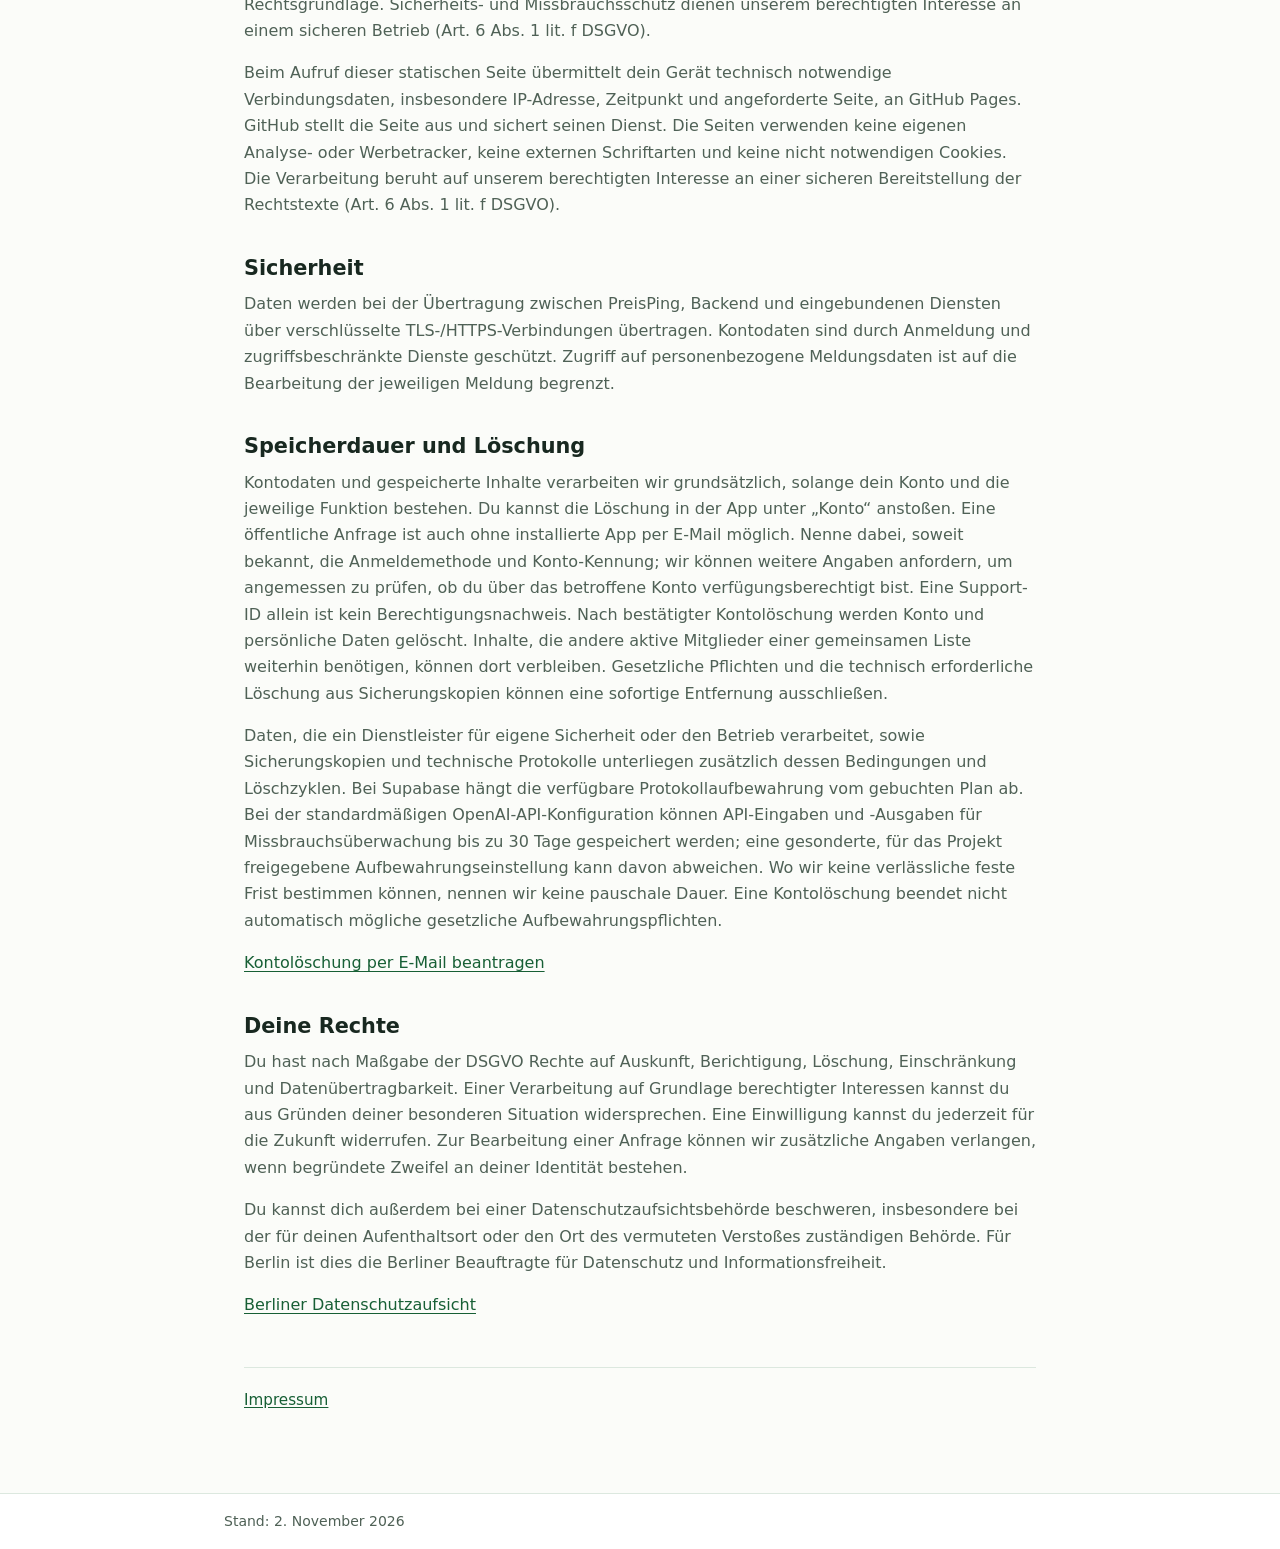
==== commit 17d0e318: "Disclose Google Maps and Firebase SDK data collection" ====
--- a/datenschutz.html
+++ b/datenschutz.html
@@ -8,14 +8,18 @@
 <p>Du kannst freiwillig einen Anzeigenamen und eigene Inhalte eingeben, etwa Listeneinträge, Standortbezeichnungen oder den Text einer Produktmeldung. Diese Angaben können Rückschlüsse auf dich erlauben. Für die Kontowiederherstellung kannst du dein Gastkonto freiwillig mit Google oder Apple verknüpfen.</p>
 <p>Bei Google oder Apple verarbeiten wir über Supabase Auth die vom Anbieter übermittelte Konto-Kennung und – soweit der Anbieter sie bereitstellt – deine E-Mail-Adresse. Apple kann dabei eine private Relay-Adresse verwenden. Dein Passwort für Google oder Apple erhält PreisPing nicht. Die Anmeldung ist freiwillig; die App bleibt ohne sie nutzbar.</p></section>
 <section><h2>Listen, Einstellungen und Synchronisierung</h2><p>Auf deinem Gerät speichert PreisPing deine Listen und Listeneinträge, den Anzeigenamen, ausgewählte Märkte und Standorte, Favoriten, Einstellungen, Preisalarme sowie appbezogene Nachrichten. Wenn Online-Synchronisierung verfügbar ist, werden diese Daten deinem technischen Konto zugeordnet an Supabase übermittelt und dort gespeichert.</p>
-<p>Wenn du eine gemeinsame Liste freigibst, können eingeladene Mitglieder deren Inhalte und die für die Zusammenarbeit angezeigten Profilangaben sehen und entsprechend ihren Berechtigungen bearbeiten. Bei einer Kontolöschung wird dein persönlicher Zugang entfernt. Inhalte einer gemeinsamen Liste können für andere aktive Mitglieder bestehen bleiben; sie werden nicht als deine persönlichen Profildaten weitergeführt.</p></section>
+<p>Wenn du eine gemeinsame Liste freigibst, können eingeladene Mitglieder deren Inhalte und die für die Zusammenarbeit angezeigten Profilangaben sehen und entsprechend ihren Berechtigungen bearbeiten. Zum Beitritt kannst du einen QR-Einladungscode mit der Kamera scannen. Das Kamerabild wird dabei auf dem Gerät ausgewertet und nicht an PreisPing übertragen oder gespeichert; der Einladungscode wird zum Beitritt verwendet. Bei einer Kontolöschung wird dein persönlicher Zugang entfernt. Inhalte einer gemeinsamen Liste können für andere aktive Mitglieder bestehen bleiben; sie werden nicht als deine persönlichen Profildaten weitergeführt.</p></section>
 <section><h2>Standort und Karten</h2><p>Wenn du die Standortfunktion auswählst und die Betriebssystemberechtigung erteilst, verarbeitet PreisPing den Gerätestandort, um passende Märkte und Angebote anzuzeigen. Du kannst stattdessen eine Adresse manuell eingeben. Adressvorschläge werden mit dem Suchtext und, wenn du eine Standortsuche verwendest, mit ungefähren Koordinaten an Photon (Komoot) übermittelt. Für Karten verwendet PreisPing Google Maps; der gewählte Kartenausschnitt und seine Koordinaten können dabei an Google Maps übermittelt werden. Die Umwandlung zwischen Adresse und Koordinaten kann außerdem über den Standortdienst deines Geräts erfolgen.</p>
+<p>Mit Kartenaufrufen erhält Google auch den gewählten Kartenausschnitt. Der Maps-Dienst erhält außerdem App- und Authentifizierungsmetadaten sowie eine pseudonyme Kennung. Bei Android erfasst das Maps-SDK darüber hinaus Geräte-/SDK-Metadaten, IP-Adresse, eine Maps-SDK-Kennung und Absturzmetriken; je nach Verwendung übermittelt es auch Karteninteraktionen wie Verschieben oder Zoomen zur Verbesserung seiner Dienste. Diese SDK-Daten werden unabhängig davon verarbeitet, ob du die Standortberechtigung erteilst.</p>
 <p>Wenn du einen Standort speicherst, werden die von dir ausgewählte Adresse und gegebenenfalls Koordinaten, Suchradius und Filialauswahl lokal abgelegt und bei Synchronisierung deinem Konto zugeordnet gespeichert. Standortberechtigung kannst du jederzeit in den Geräteeinstellungen ändern.</p></section>
 <section><h2>Produktmeldungen und automatische Prüfung</h2><p>Wenn du ein Produkt oder einen Preis meldest, verarbeitet PreisPing den Meldungstext, den betroffenen Produkteintrag und die zugehörigen Angebotsbelege, um die Meldung zu prüfen und dir den Bearbeitungsstand anzuzeigen. Bestimmte Produktmeldungen und Belege werden durch OpenAI automatisiert vorgeprüft. Die Prüfung bewertet die Produktangaben, nicht dich als Person. Bitte übermittle keine unnötigen persönlichen Angaben im Meldungstext.</p></section>
-<section><h2>Push-Mitteilungen</h2><p>Wenn du Mitteilungen aktivierst, verarbeitet Firebase Cloud Messaging einen technischen Push-Token und die für die Zustellung nötigen Geräte- und Nachrichtendaten. PreisPing verwendet den Token, um von dir aktivierte Preisalarm- und Postfach-Mitteilungen zuzustellen. Du kannst Mitteilungen in der App und in den Geräteeinstellungen abschalten.</p></section>
+<section><h2>Push-Mitteilungen</h2><p>Firebase Cloud Messaging verarbeitet technische App-/SDK- und Gerätemetadaten sowie eine Firebase-Installationskennung für den Betrieb des Dienstes. Wenn du Mitteilungen aktivierst, wird zusätzlich ein technischer Push-Token zur Zustellung verarbeitet; Firebase kann dabei auch IP-Adresse und Nachrichtenzustellungsdaten verarbeiten. PreisPing verwendet den Push-Token, um von dir aktivierte Preisalarm- und Postfach-Mitteilungen zuzustellen. Du kannst Mitteilungen in der App und in den Geräteeinstellungen abschalten.</p></section>
 <section><h2>Empfänger und Übermittlungen</h2><p>Wir setzen Dienstleister für die jeweils genannten Funktionen ein: Supabase für Anmeldung, Speicherung und Synchronisierung (Datenbankregion Paris); Google und Apple für die von dir ausgewählte Anmeldung; Google Maps und Photon (Komoot) für Karten- und Adressfunktionen; Firebase für Push-Mitteilungen; OpenAI für die automatisierte Vorprüfung bestimmter Produktmeldungen; GitHub Pages für diese statischen Rechtstextseiten sowie Gmail für sichere Betreiberbenachrichtigungen zu offenen Meldungen. Gmail erhält die Betreiberadresse und einen zeitlich befristeten geschützten Link zu den jeweiligen Fällen, nicht den Meldungstext selbst. Supabase verarbeitet außerdem technische Anfrage- und Authentifizierungsprotokolle, etwa IP-Adresse, Zeitpunkt, Geräte-/Browserkennung sowie Angaben zu Anfrage und Ergebnis, soweit diese für Betrieb und Sicherheit anfallen. Die Datenbank und Authentifizierungsdaten liegen in Paris; Betriebs- und Nutzungsmetadaten des Dienstes können auch außerhalb der Projektregion verarbeitet werden. Je nach Anbieter können Daten außerhalb des Europäischen Wirtschaftsraums verarbeitet werden; dafür gelten die mit den Anbietern geprüften Übermittlungsgrundlagen und Schutzmaßnahmen.</p>
 <p><a href="https://supabase.com/privacy">Datenschutzhinweise von Supabase</a></p>
 <p><a href="https://policies.google.com/privacy">Datenschutz bei Google</a></p>
+<p><a href="https://developers.google.com/maps/documentation/android-sdk/play-data-disclosure">Datenerhebung durch das Google Maps SDK für Android</a></p>
+<p><a href="https://developers.google.com/maps/documentation/ios-sdk/overview">Google Maps SDK für iOS</a></p>
+<p><a href="https://firebase.google.com/docs/android/play-data-disclosure">Datenerhebung durch Firebase für Android</a></p>
 <p><a href="https://www.apple.com/legal/privacy/">Datenschutz bei Apple</a></p>
 <p><a href="https://firebase.google.com/support/privacy">Datenschutz bei Firebase</a></p>
 <p><a href="https://openai.com/policies/privacy-policy/">Datenschutz bei OpenAI</a></p>
@@ -23,8 +27,8 @@
 <section><h2>Zwecke und Rechtsgrundlagen</h2><p>Wir verarbeiten Kontodaten und Inhalte, um die von dir angeforderten App-Funktionen bereitzustellen und zu synchronisieren (Art. 6 Abs. 1 lit. b DSGVO). Eine von dir erteilte Standort- oder Mitteilungsberechtigung kannst du jederzeit im Betriebssystem widerrufen; soweit die konkrete Verarbeitung auf einer Einwilligung beruht, ist Art. 6 Abs. 1 lit. a DSGVO die Rechtsgrundlage. Sicherheits- und Missbrauchsschutz dienen unserem berechtigten Interesse an einem sicheren Betrieb (Art. 6 Abs. 1 lit. f DSGVO).</p>
 <p>Beim Aufruf dieser statischen Seite übermittelt dein Gerät technisch notwendige Verbindungsdaten, insbesondere IP-Adresse, Zeitpunkt und angeforderte Seite, an GitHub Pages. GitHub stellt die Seite aus und sichert seinen Dienst. Die Seiten verwenden keine eigenen Analyse- oder Werbetracker, keine externen Schriftarten und keine nicht notwendigen Cookies. Die Verarbeitung beruht auf unserem berechtigten Interesse an einer sicheren Bereitstellung der Rechtstexte (Art. 6 Abs. 1 lit. f DSGVO).</p></section>
 <section><h2>Sicherheit</h2><p>Daten werden bei der Übertragung zwischen PreisPing, Backend und eingebundenen Diensten über verschlüsselte TLS-/HTTPS-Verbindungen übertragen. Kontodaten sind durch Anmeldung und zugriffsbeschränkte Dienste geschützt. Zugriff auf personenbezogene Meldungsdaten ist auf die Bearbeitung der jeweiligen Meldung begrenzt.</p></section>
-<section><h2>Speicherdauer und Löschung</h2><p>Kontodaten und gespeicherte Inhalte verarbeiten wir grundsätzlich, solange dein Konto und die jeweilige Funktion bestehen. Du kannst die Löschung in der App unter „Konto“ anstoßen. Eine öffentliche Anfrage ist auch ohne installierte App per E-Mail möglich. Nenne dabei, soweit bekannt, die Anmeldemethode und Konto-Kennung; wir können weitere Angaben anfordern, um angemessen zu prüfen, ob du über das betroffene Konto verfügungsberechtigt bist. Eine Support-ID allein ist kein Berechtigungsnachweis. Nach bestätigter Kontolöschung werden Konto und persönliche Daten gelöscht. Inhalte, die andere aktive Mitglieder einer gemeinsamen Liste weiterhin benötigen, können dort verbleiben. Gesetzliche Pflichten und die technisch erforderliche Löschung aus Sicherungskopien können eine sofortige Entfernung ausschließen.</p>
-<p>Daten, die ein Dienstleister für eigene Sicherheit oder den Betrieb verarbeitet, sowie Sicherungskopien und technische Protokolle unterliegen zusätzlich dessen Bedingungen und Löschzyklen. Bei Supabase hängt die verfügbare Protokollaufbewahrung vom gebuchten Plan ab. Wo wir keine verlässliche feste Frist bestimmen können, nennen wir keine pauschale Dauer. Eine Kontolöschung beendet nicht automatisch mögliche gesetzliche Aufbewahrungspflichten.</p>
+<section id="loeschung"><h2>Speicherdauer und Löschung</h2><p>Kontodaten und gespeicherte Inhalte verarbeiten wir grundsätzlich, solange dein Konto und die jeweilige Funktion bestehen. Du kannst die Löschung in der App unter „Konto“ anstoßen. Eine öffentliche Anfrage ist auch ohne installierte App per E-Mail möglich. Nenne dabei, soweit bekannt, die Anmeldemethode und Konto-Kennung; wir können weitere Angaben anfordern, um angemessen zu prüfen, ob du über das betroffene Konto verfügungsberechtigt bist. Eine Support-ID allein ist kein Berechtigungsnachweis. Nach bestätigter Kontolöschung werden Konto und persönliche Daten gelöscht. Inhalte, die andere aktive Mitglieder einer gemeinsamen Liste weiterhin benötigen, können dort verbleiben. Gesetzliche Pflichten und die technisch erforderliche Löschung aus Sicherungskopien können eine sofortige Entfernung ausschließen.</p>
+<p>Daten, die ein Dienstleister für eigene Sicherheit oder den Betrieb verarbeitet, sowie Sicherungskopien und technische Protokolle unterliegen zusätzlich dessen Bedingungen und Löschzyklen. Bei Supabase hängt die verfügbare Protokollaufbewahrung vom gebuchten Plan ab. Bei der standardmäßigen OpenAI-API-Konfiguration können API-Eingaben und -Ausgaben für Missbrauchsüberwachung bis zu 30 Tage gespeichert werden; eine gesonderte, für das Projekt freigegebene Aufbewahrungseinstellung kann davon abweichen. Wo wir keine verlässliche feste Frist bestimmen können, nennen wir keine pauschale Dauer. Eine Kontolöschung beendet nicht automatisch mögliche gesetzliche Aufbewahrungspflichten.</p>
 <p><a href="mailto:diplokratie@gmail.com?subject=PreisPing%20%E2%80%93%20Antrag%20auf%20Kontol%C3%B6schung&amp;body=Hiermit%20beantrage%20ich%20die%20L%C3%B6schung%20meines%20PreisPing-Kontos%20und%20der%20damit%20verbundenen%20personenbezogenen%20Daten.%0A%0AAnmeldemethode%20(Google%2C%20Apple%20oder%20Gastkonto)%3A%20%0AKonto-Kennung%20(falls%20bekannt)%3A%20%0A%0ABitte%20teile%20mir%20mit%2C%20falls%20du%20f%C3%BCr%20die%20angemessene%20Berechtigungspr%C3%BCfung%20weitere%20Angaben%20ben%C3%B6tigst.">Kontolöschung per E-Mail beantragen</a></p></section>
 <section><h2>Deine Rechte</h2><p>Du hast nach Maßgabe der DSGVO Rechte auf Auskunft, Berichtigung, Löschung, Einschränkung und Datenübertragbarkeit. Einer Verarbeitung auf Grundlage berechtigter Interessen kannst du aus Gründen deiner besonderen Situation widersprechen. Eine Einwilligung kannst du jederzeit für die Zukunft widerrufen. Zur Bearbeitung einer Anfrage können wir zusätzliche Angaben verlangen, wenn begründete Zweifel an deiner Identität bestehen.</p>
 <p>Du kannst dich außerdem bei einer Datenschutzaufsichtsbehörde beschweren, insbesondere bei der für deinen Aufenthaltsort oder den Ort des vermuteten Verstoßes zuständigen Behörde. Für Berlin ist dies die Berliner Beauftragte für Datenschutz und Informationsfreiheit.</p>
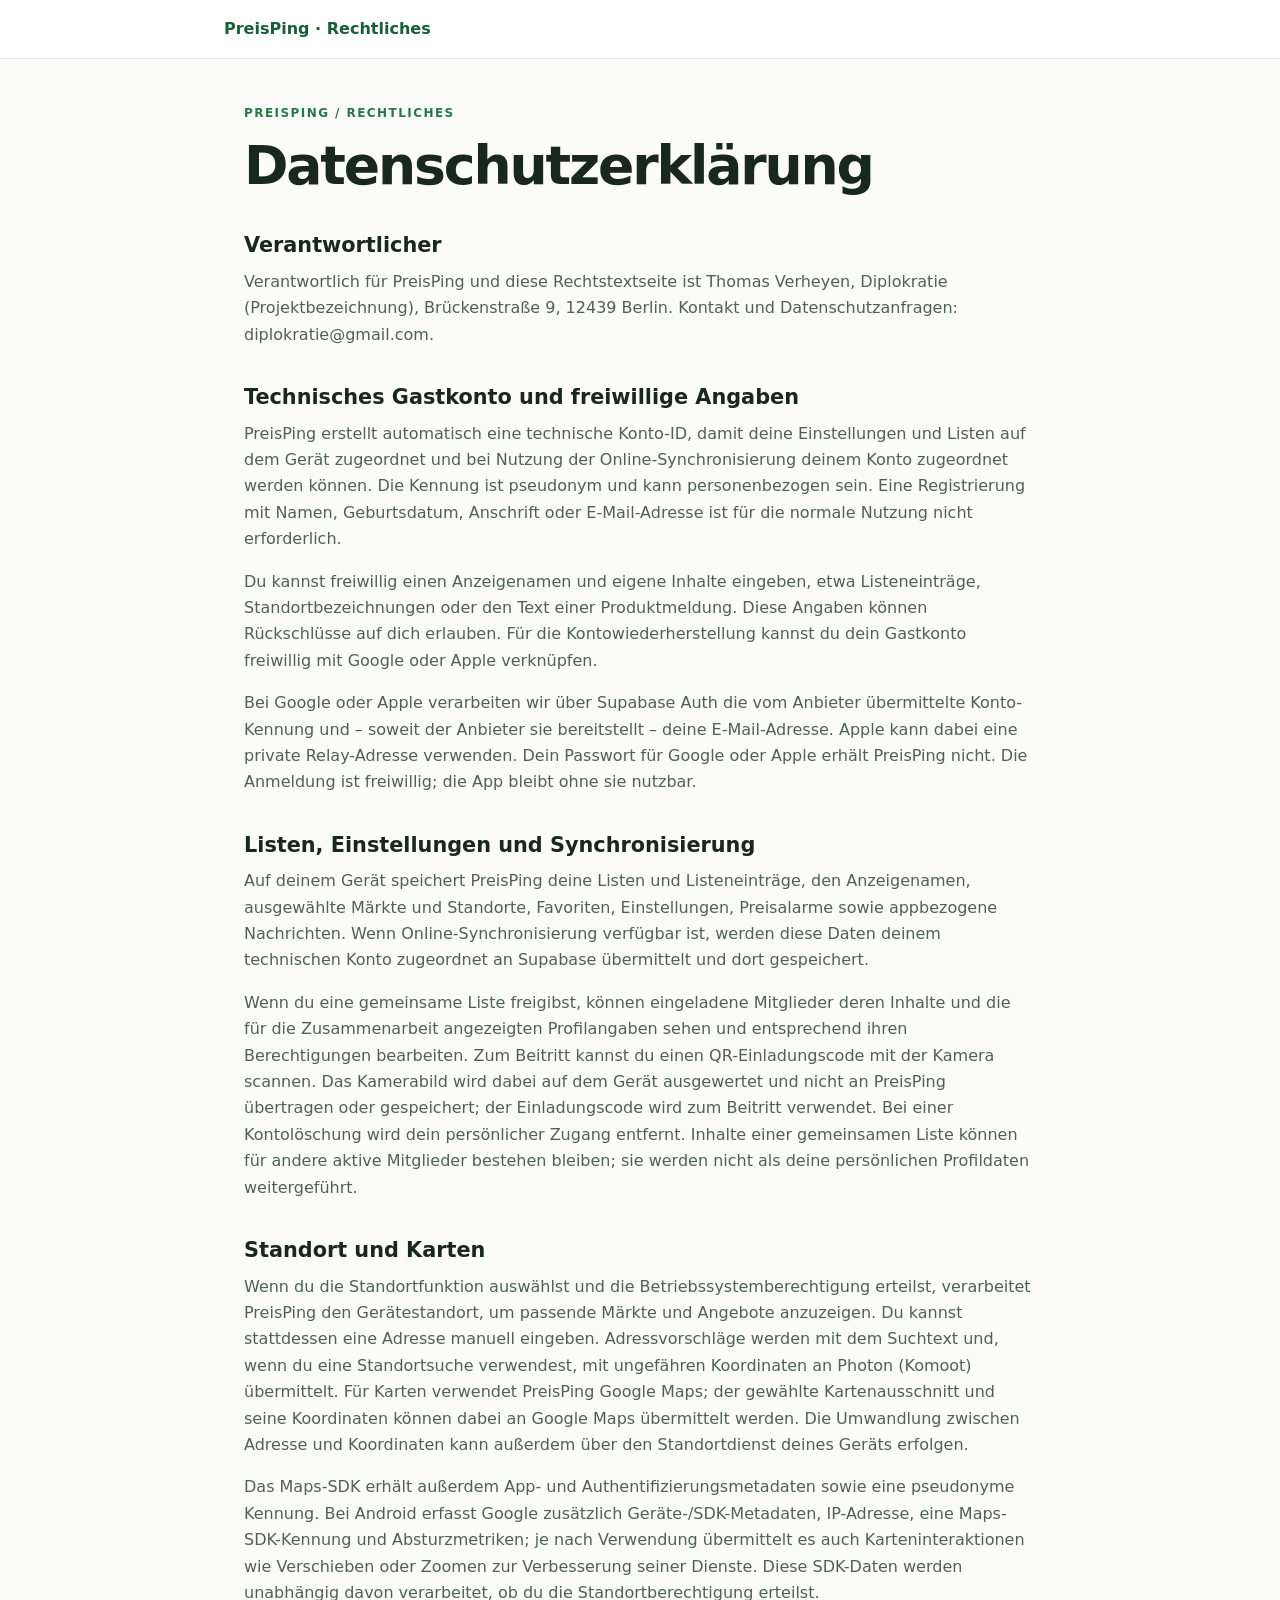
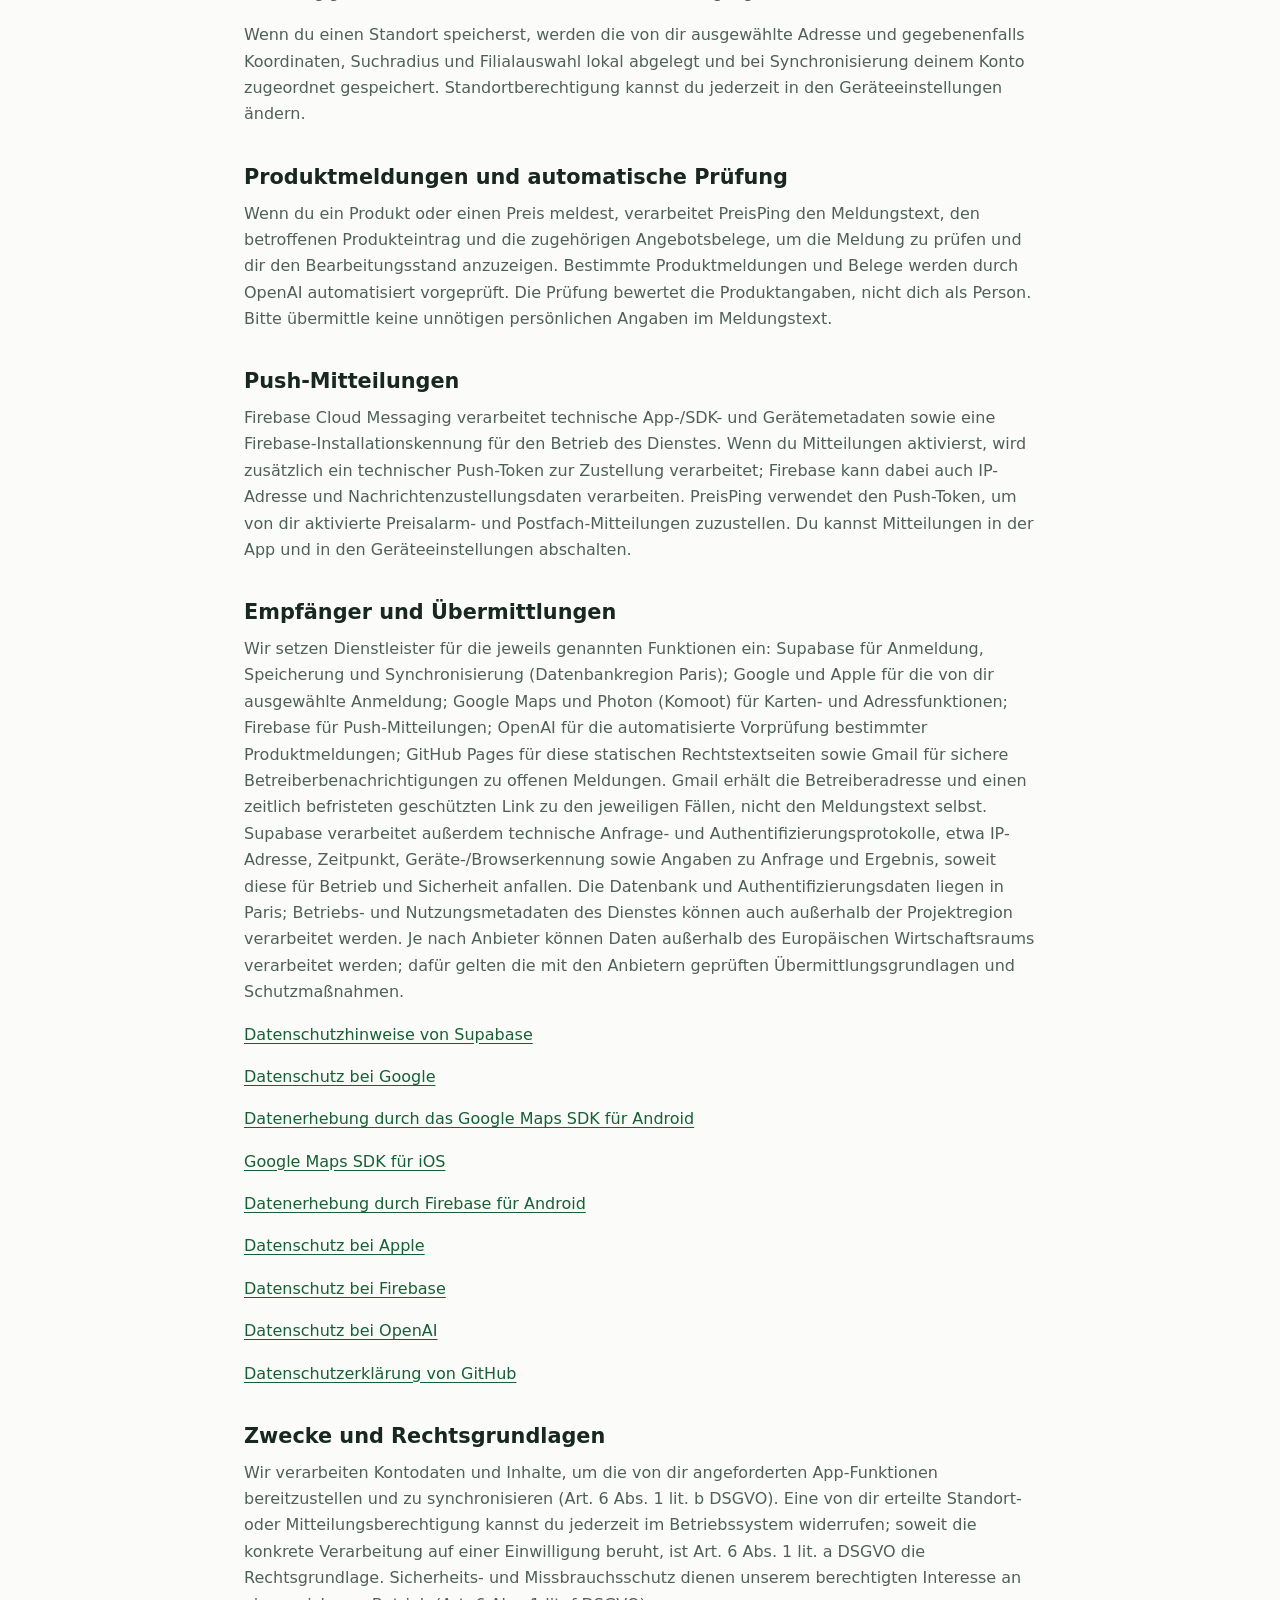
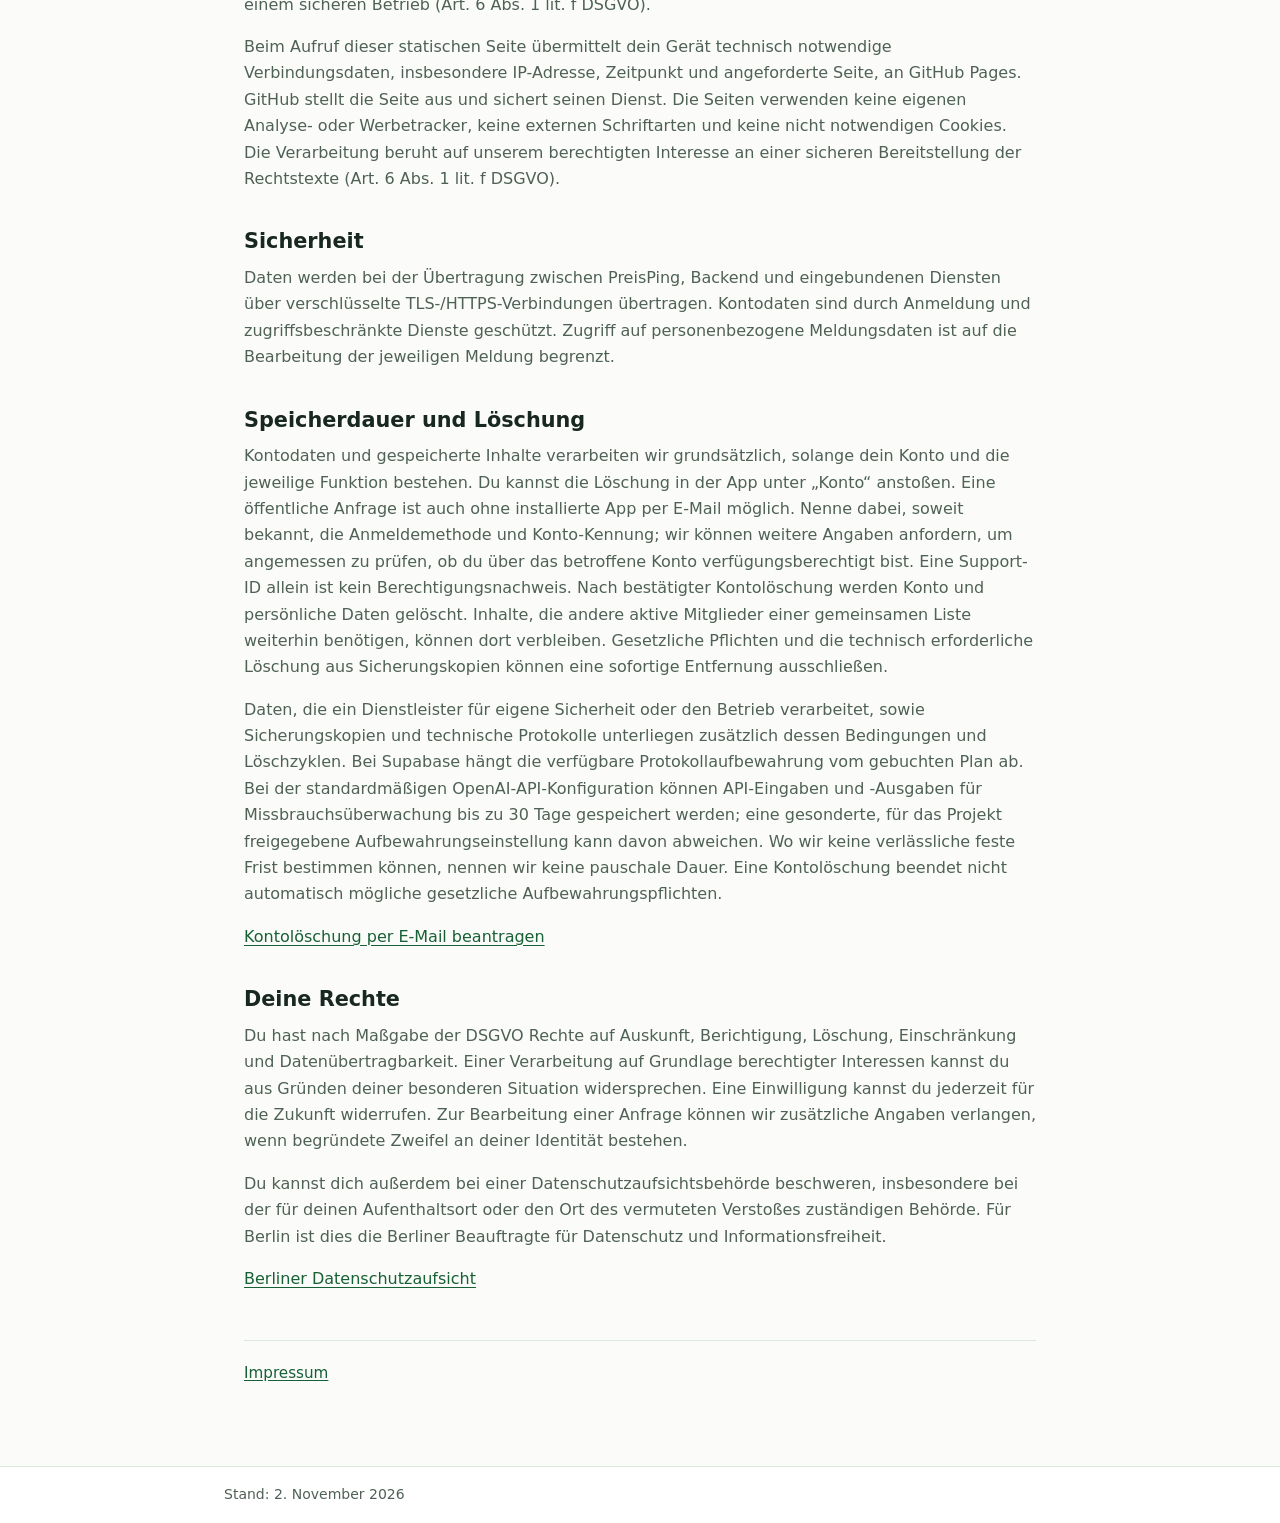
==== commit c049553b: "Add Google Maps SDK data disclosures and deletion anchor" ====
--- a/datenschutz.html
+++ b/datenschutz.html
@@ -10,7 +10,7 @@
 <section><h2>Listen, Einstellungen und Synchronisierung</h2><p>Auf deinem Gerät speichert PreisPing deine Listen und Listeneinträge, den Anzeigenamen, ausgewählte Märkte und Standorte, Favoriten, Einstellungen, Preisalarme sowie appbezogene Nachrichten. Wenn Online-Synchronisierung verfügbar ist, werden diese Daten deinem technischen Konto zugeordnet an Supabase übermittelt und dort gespeichert.</p>
 <p>Wenn du eine gemeinsame Liste freigibst, können eingeladene Mitglieder deren Inhalte und die für die Zusammenarbeit angezeigten Profilangaben sehen und entsprechend ihren Berechtigungen bearbeiten. Zum Beitritt kannst du einen QR-Einladungscode mit der Kamera scannen. Das Kamerabild wird dabei auf dem Gerät ausgewertet und nicht an PreisPing übertragen oder gespeichert; der Einladungscode wird zum Beitritt verwendet. Bei einer Kontolöschung wird dein persönlicher Zugang entfernt. Inhalte einer gemeinsamen Liste können für andere aktive Mitglieder bestehen bleiben; sie werden nicht als deine persönlichen Profildaten weitergeführt.</p></section>
 <section><h2>Standort und Karten</h2><p>Wenn du die Standortfunktion auswählst und die Betriebssystemberechtigung erteilst, verarbeitet PreisPing den Gerätestandort, um passende Märkte und Angebote anzuzeigen. Du kannst stattdessen eine Adresse manuell eingeben. Adressvorschläge werden mit dem Suchtext und, wenn du eine Standortsuche verwendest, mit ungefähren Koordinaten an Photon (Komoot) übermittelt. Für Karten verwendet PreisPing Google Maps; der gewählte Kartenausschnitt und seine Koordinaten können dabei an Google Maps übermittelt werden. Die Umwandlung zwischen Adresse und Koordinaten kann außerdem über den Standortdienst deines Geräts erfolgen.</p>
-<p>Mit Kartenaufrufen erhält Google auch den gewählten Kartenausschnitt. Der Maps-Dienst erhält außerdem App- und Authentifizierungsmetadaten sowie eine pseudonyme Kennung. Bei Android erfasst das Maps-SDK darüber hinaus Geräte-/SDK-Metadaten, IP-Adresse, eine Maps-SDK-Kennung und Absturzmetriken; je nach Verwendung übermittelt es auch Karteninteraktionen wie Verschieben oder Zoomen zur Verbesserung seiner Dienste. Diese SDK-Daten werden unabhängig davon verarbeitet, ob du die Standortberechtigung erteilst.</p>
+<p>Das Maps-SDK erhält außerdem App- und Authentifizierungsmetadaten sowie eine pseudonyme Kennung. Bei Android erfasst Google zusätzlich Geräte-/SDK-Metadaten, IP-Adresse, eine Maps-SDK-Kennung und Absturzmetriken; je nach Verwendung übermittelt es auch Karteninteraktionen wie Verschieben oder Zoomen zur Verbesserung seiner Dienste. Diese SDK-Daten werden unabhängig davon verarbeitet, ob du die Standortberechtigung erteilst.</p>
 <p>Wenn du einen Standort speicherst, werden die von dir ausgewählte Adresse und gegebenenfalls Koordinaten, Suchradius und Filialauswahl lokal abgelegt und bei Synchronisierung deinem Konto zugeordnet gespeichert. Standortberechtigung kannst du jederzeit in den Geräteeinstellungen ändern.</p></section>
 <section><h2>Produktmeldungen und automatische Prüfung</h2><p>Wenn du ein Produkt oder einen Preis meldest, verarbeitet PreisPing den Meldungstext, den betroffenen Produkteintrag und die zugehörigen Angebotsbelege, um die Meldung zu prüfen und dir den Bearbeitungsstand anzuzeigen. Bestimmte Produktmeldungen und Belege werden durch OpenAI automatisiert vorgeprüft. Die Prüfung bewertet die Produktangaben, nicht dich als Person. Bitte übermittle keine unnötigen persönlichen Angaben im Meldungstext.</p></section>
 <section><h2>Push-Mitteilungen</h2><p>Firebase Cloud Messaging verarbeitet technische App-/SDK- und Gerätemetadaten sowie eine Firebase-Installationskennung für den Betrieb des Dienstes. Wenn du Mitteilungen aktivierst, wird zusätzlich ein technischer Push-Token zur Zustellung verarbeitet; Firebase kann dabei auch IP-Adresse und Nachrichtenzustellungsdaten verarbeiten. PreisPing verwendet den Push-Token, um von dir aktivierte Preisalarm- und Postfach-Mitteilungen zuzustellen. Du kannst Mitteilungen in der App und in den Geräteeinstellungen abschalten.</p></section>
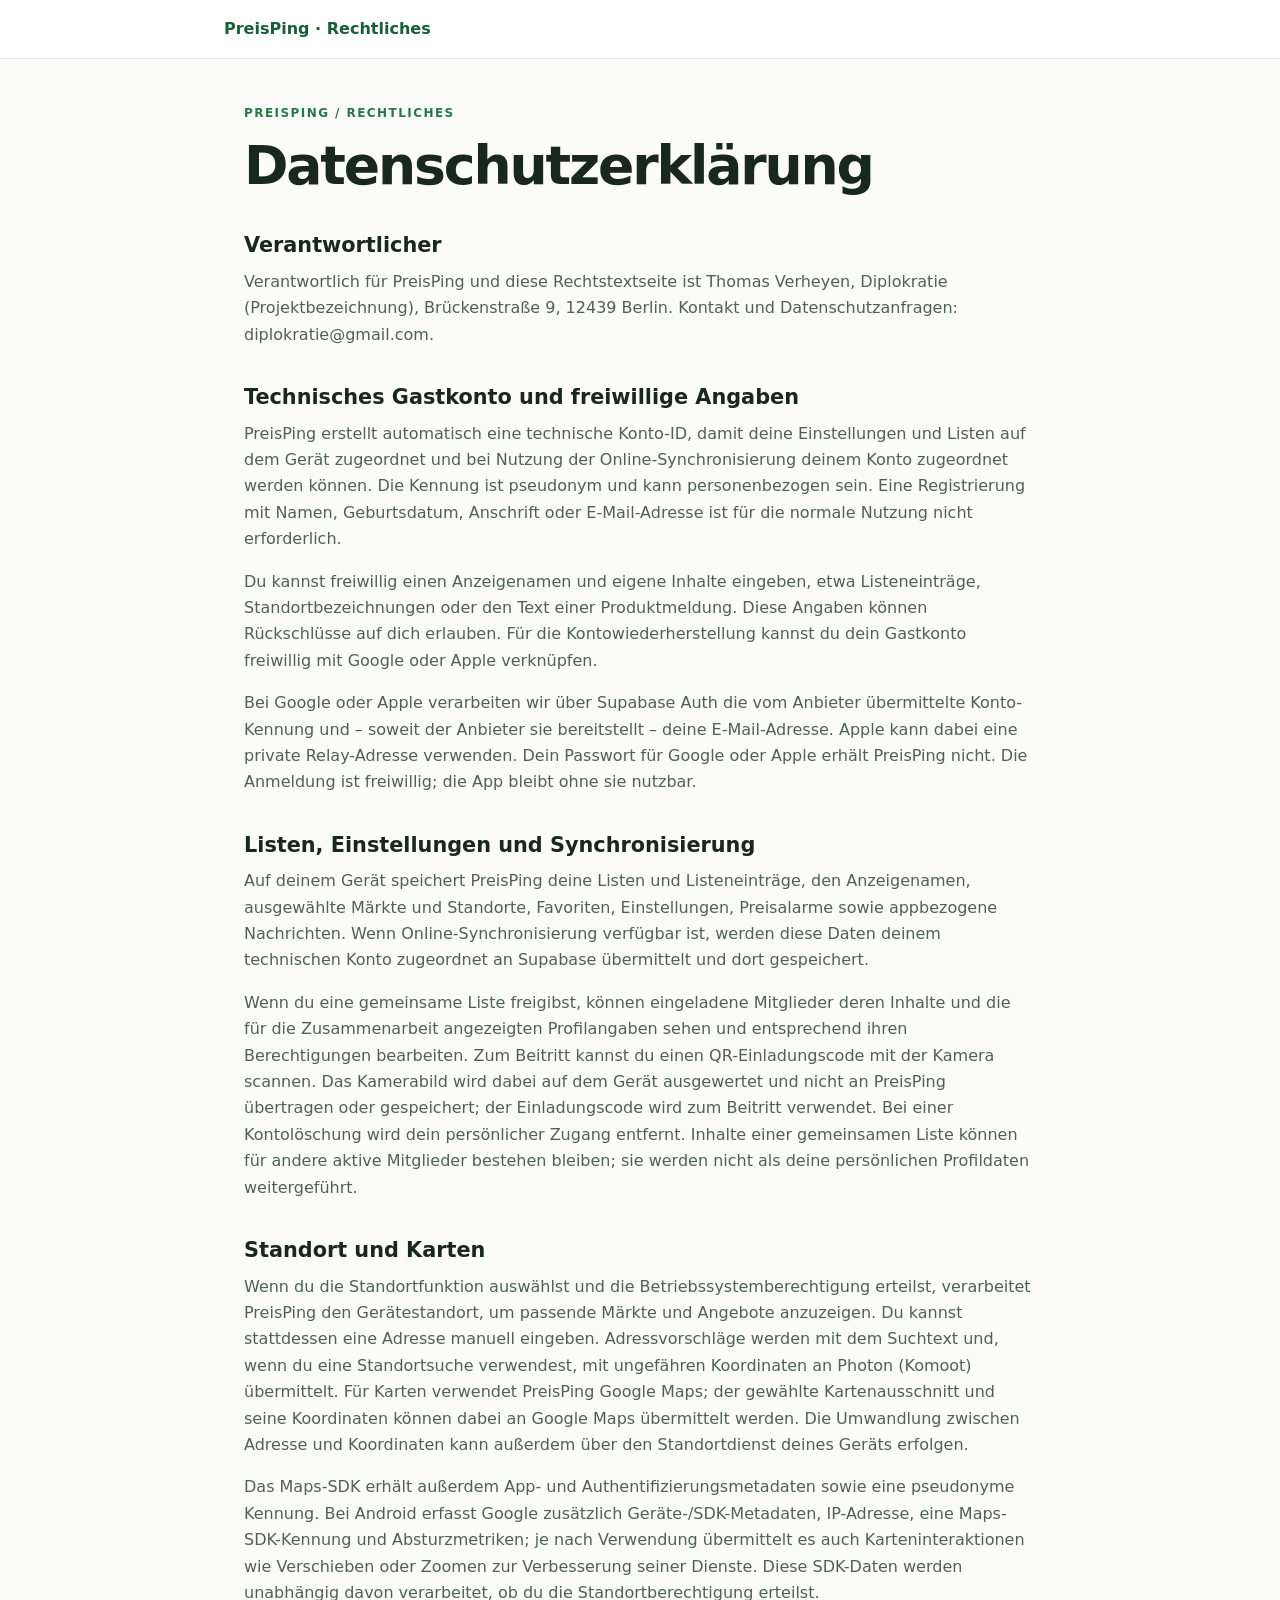
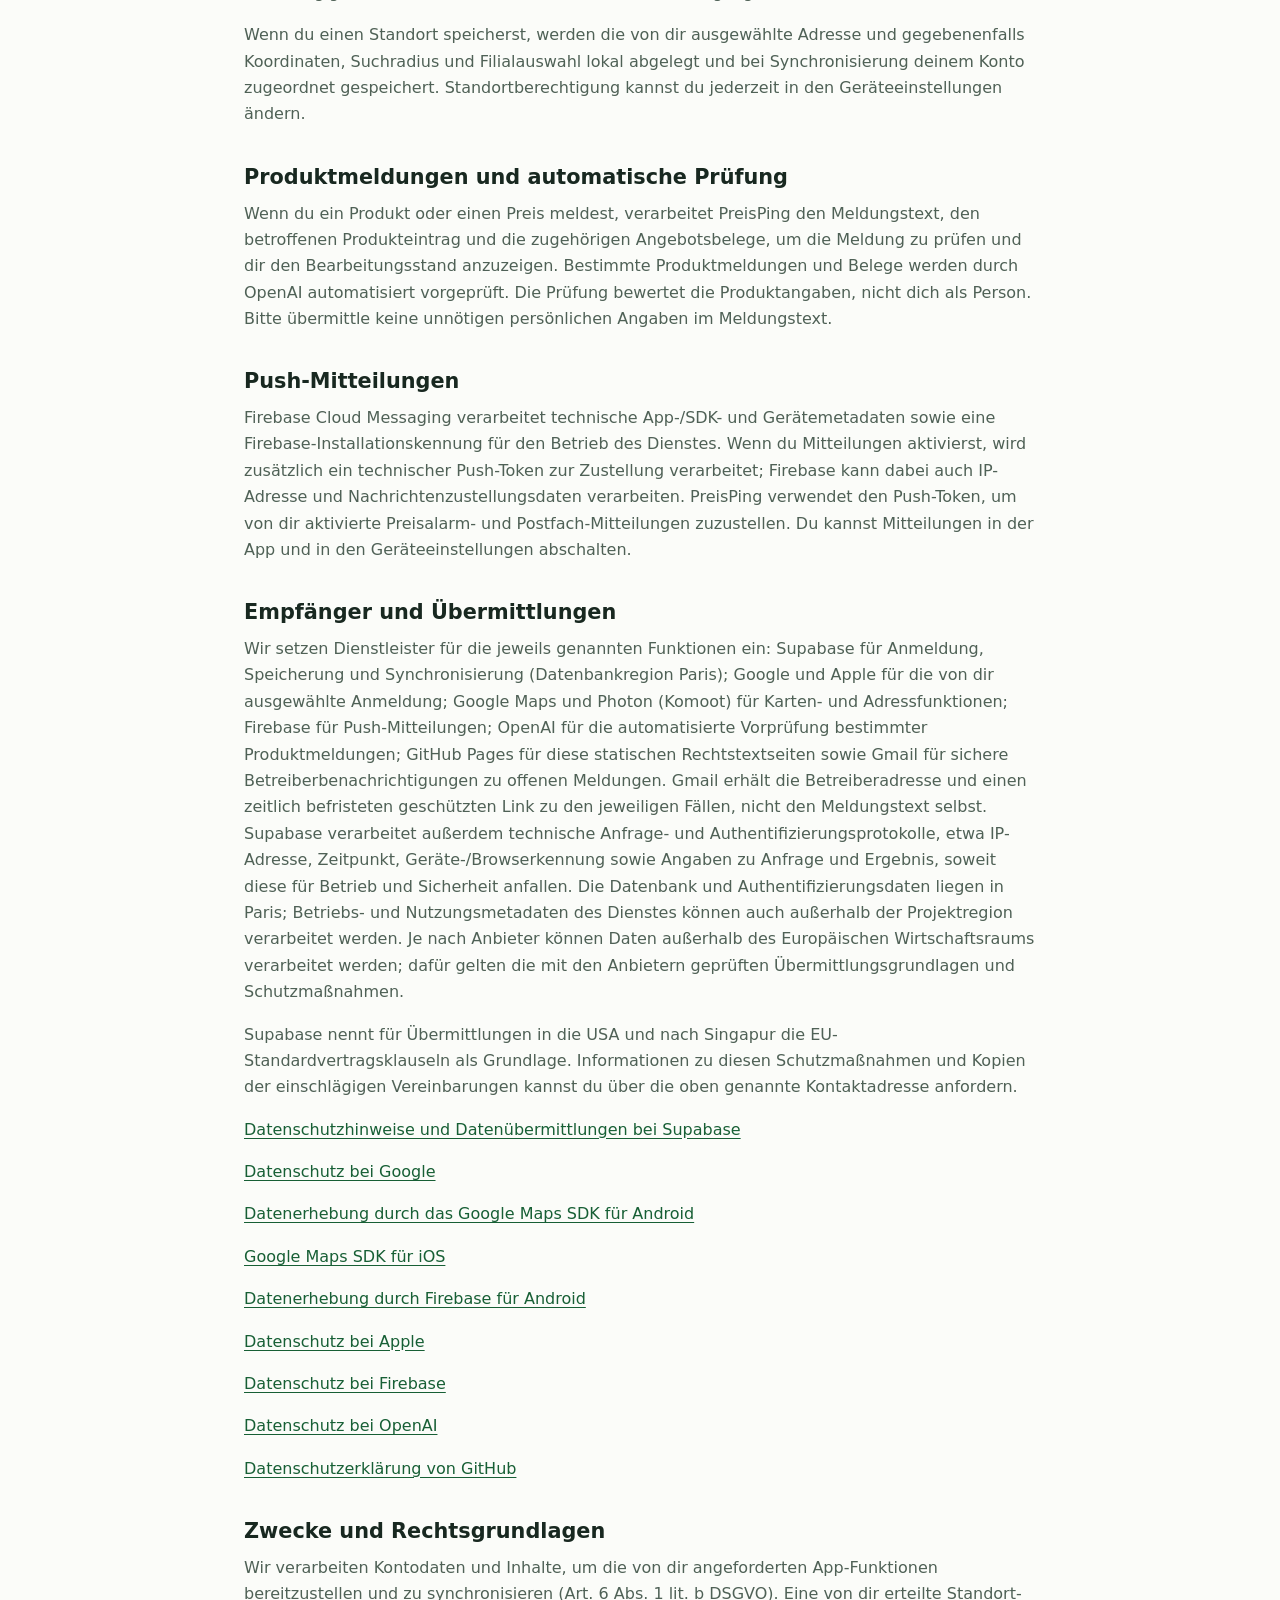
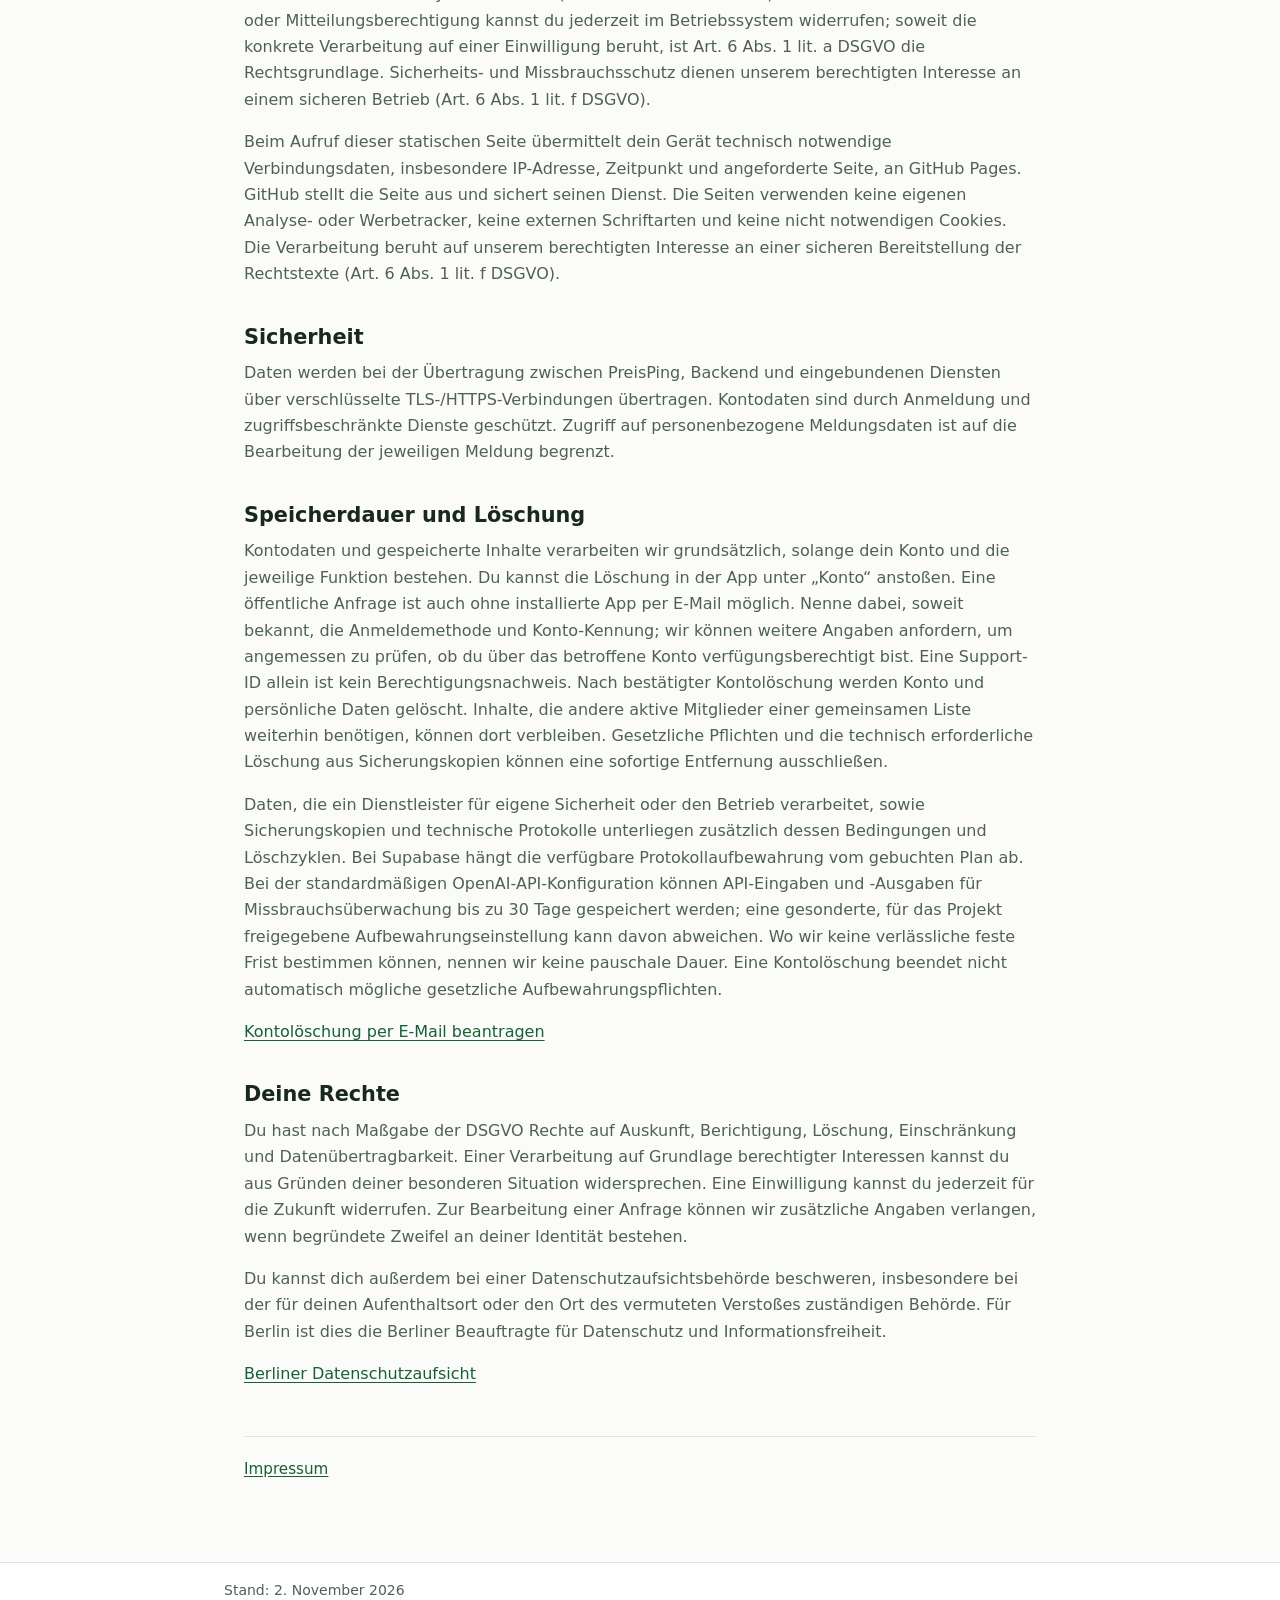
==== commit 59e77d28: "Clarify Supabase international transfer safeguards" ====
--- a/datenschutz.html
+++ b/datenschutz.html
@@ -15,7 +15,8 @@
 <section><h2>Produktmeldungen und automatische Prüfung</h2><p>Wenn du ein Produkt oder einen Preis meldest, verarbeitet PreisPing den Meldungstext, den betroffenen Produkteintrag und die zugehörigen Angebotsbelege, um die Meldung zu prüfen und dir den Bearbeitungsstand anzuzeigen. Bestimmte Produktmeldungen und Belege werden durch OpenAI automatisiert vorgeprüft. Die Prüfung bewertet die Produktangaben, nicht dich als Person. Bitte übermittle keine unnötigen persönlichen Angaben im Meldungstext.</p></section>
 <section><h2>Push-Mitteilungen</h2><p>Firebase Cloud Messaging verarbeitet technische App-/SDK- und Gerätemetadaten sowie eine Firebase-Installationskennung für den Betrieb des Dienstes. Wenn du Mitteilungen aktivierst, wird zusätzlich ein technischer Push-Token zur Zustellung verarbeitet; Firebase kann dabei auch IP-Adresse und Nachrichtenzustellungsdaten verarbeiten. PreisPing verwendet den Push-Token, um von dir aktivierte Preisalarm- und Postfach-Mitteilungen zuzustellen. Du kannst Mitteilungen in der App und in den Geräteeinstellungen abschalten.</p></section>
 <section><h2>Empfänger und Übermittlungen</h2><p>Wir setzen Dienstleister für die jeweils genannten Funktionen ein: Supabase für Anmeldung, Speicherung und Synchronisierung (Datenbankregion Paris); Google und Apple für die von dir ausgewählte Anmeldung; Google Maps und Photon (Komoot) für Karten- und Adressfunktionen; Firebase für Push-Mitteilungen; OpenAI für die automatisierte Vorprüfung bestimmter Produktmeldungen; GitHub Pages für diese statischen Rechtstextseiten sowie Gmail für sichere Betreiberbenachrichtigungen zu offenen Meldungen. Gmail erhält die Betreiberadresse und einen zeitlich befristeten geschützten Link zu den jeweiligen Fällen, nicht den Meldungstext selbst. Supabase verarbeitet außerdem technische Anfrage- und Authentifizierungsprotokolle, etwa IP-Adresse, Zeitpunkt, Geräte-/Browserkennung sowie Angaben zu Anfrage und Ergebnis, soweit diese für Betrieb und Sicherheit anfallen. Die Datenbank und Authentifizierungsdaten liegen in Paris; Betriebs- und Nutzungsmetadaten des Dienstes können auch außerhalb der Projektregion verarbeitet werden. Je nach Anbieter können Daten außerhalb des Europäischen Wirtschaftsraums verarbeitet werden; dafür gelten die mit den Anbietern geprüften Übermittlungsgrundlagen und Schutzmaßnahmen.</p>
-<p><a href="https://supabase.com/privacy">Datenschutzhinweise von Supabase</a></p>
+<p>Supabase nennt für Übermittlungen in die USA und nach Singapur die EU-Standardvertragsklauseln als Grundlage. Informationen zu diesen Schutzmaßnahmen und Kopien der einschlägigen Vereinbarungen kannst du über die oben genannte Kontaktadresse anfordern.</p>
+<p><a href="https://supabase.com/legal/privacy-resources/data-residency-and-transfers-faq">Datenschutzhinweise und Datenübermittlungen bei Supabase</a></p>
 <p><a href="https://policies.google.com/privacy">Datenschutz bei Google</a></p>
 <p><a href="https://developers.google.com/maps/documentation/android-sdk/play-data-disclosure">Datenerhebung durch das Google Maps SDK für Android</a></p>
 <p><a href="https://developers.google.com/maps/documentation/ios-sdk/overview">Google Maps SDK für iOS</a></p>
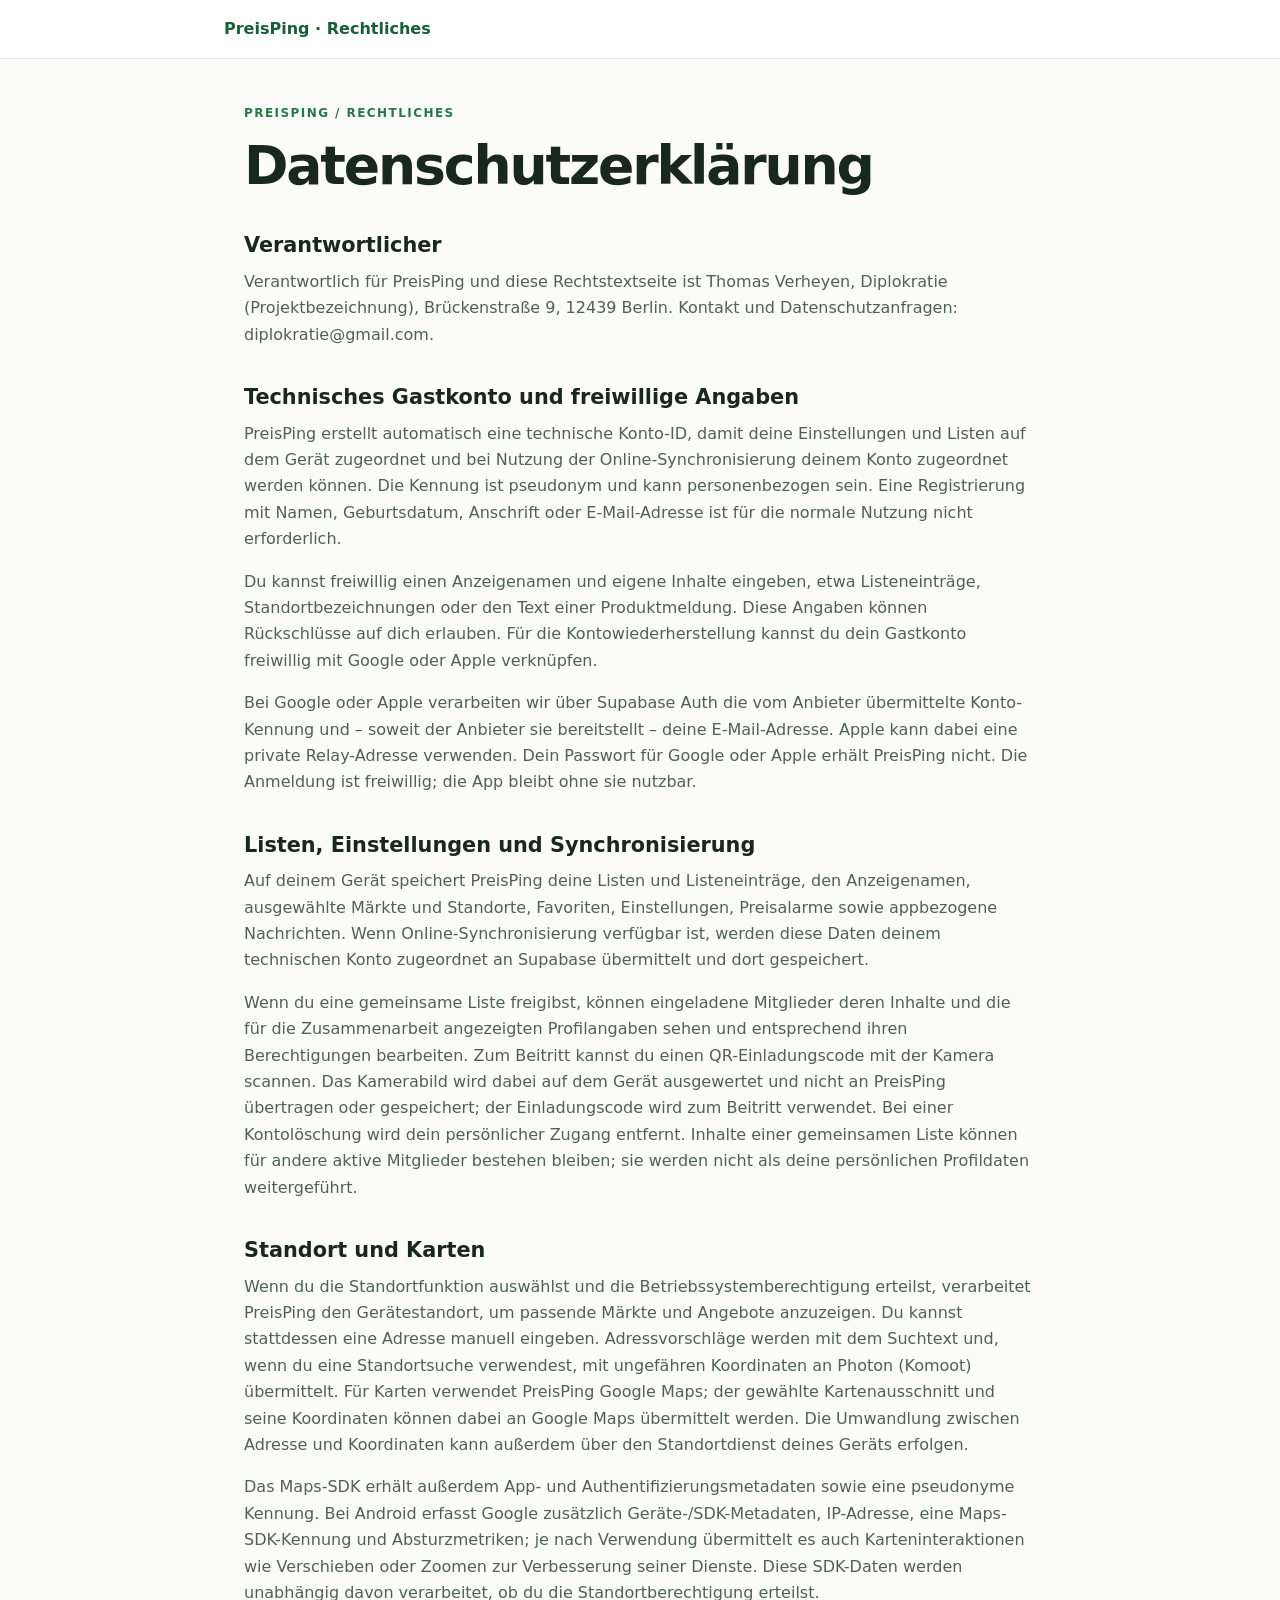
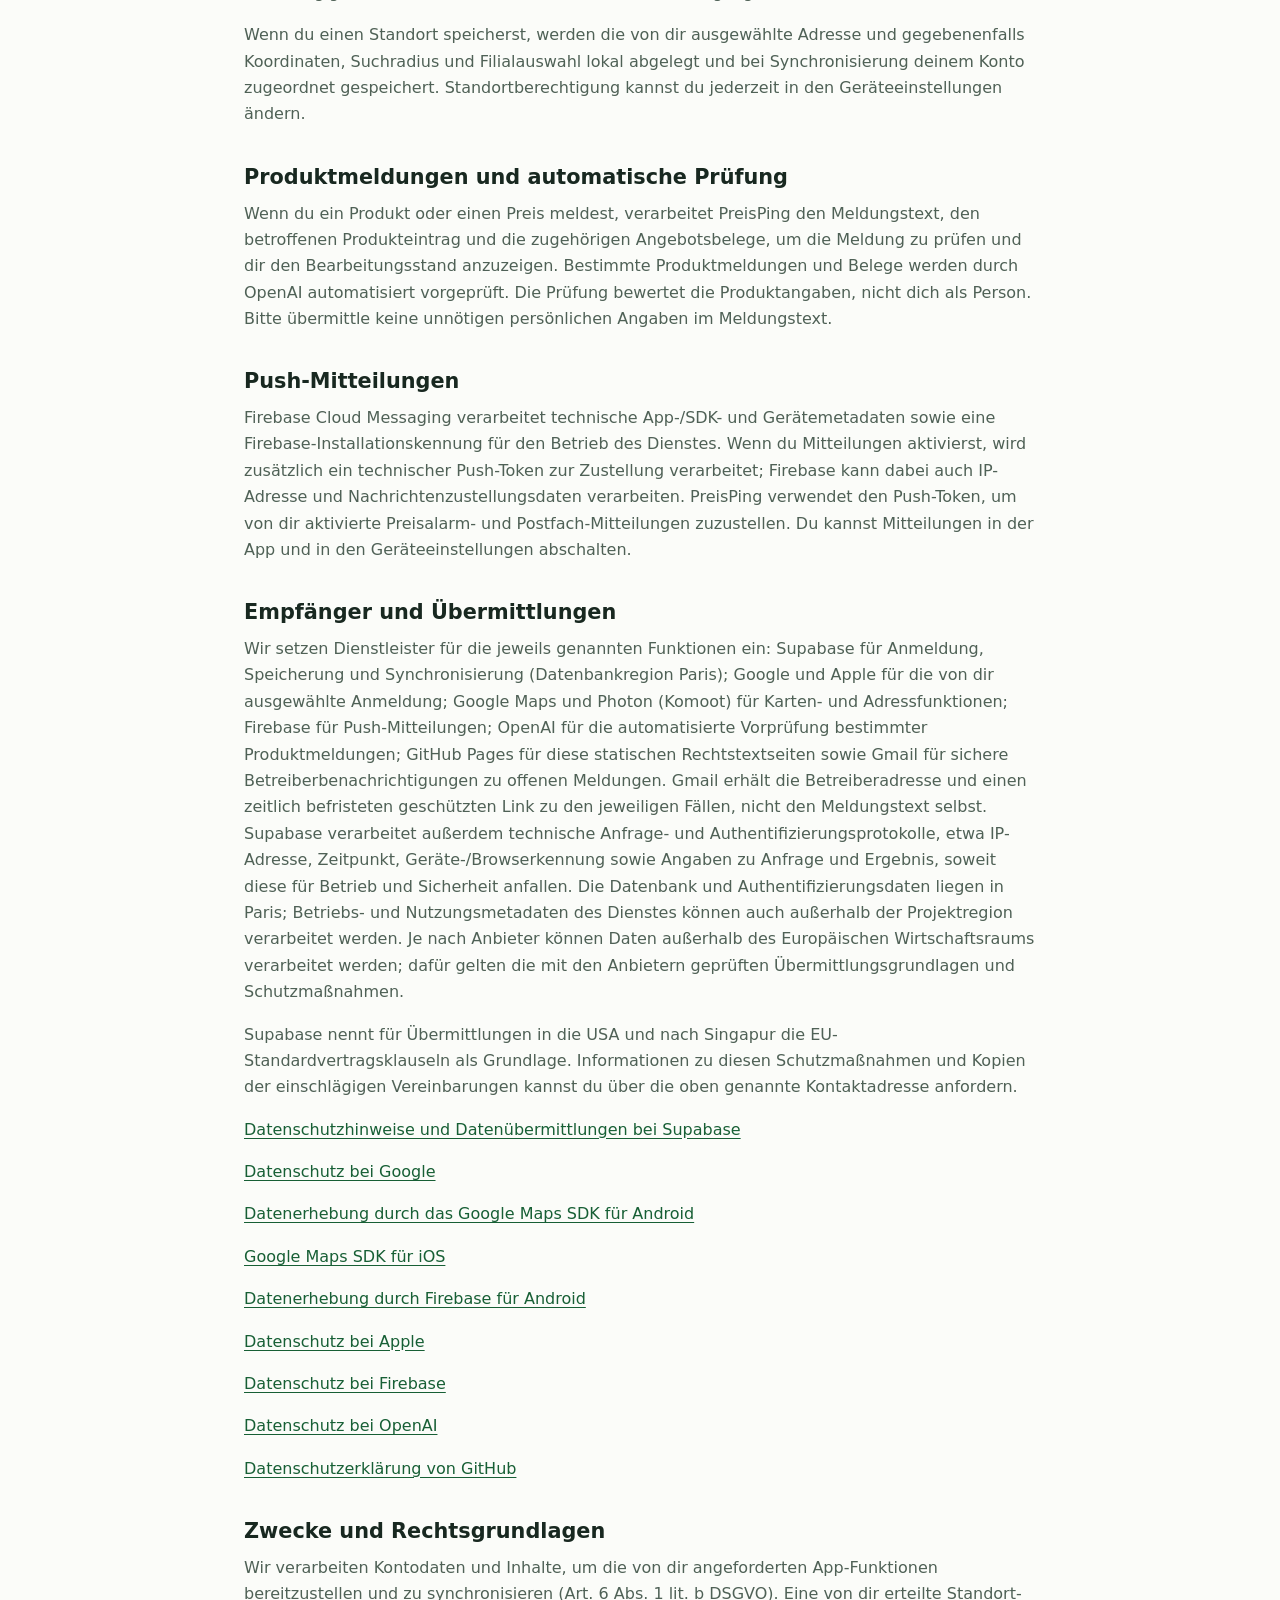
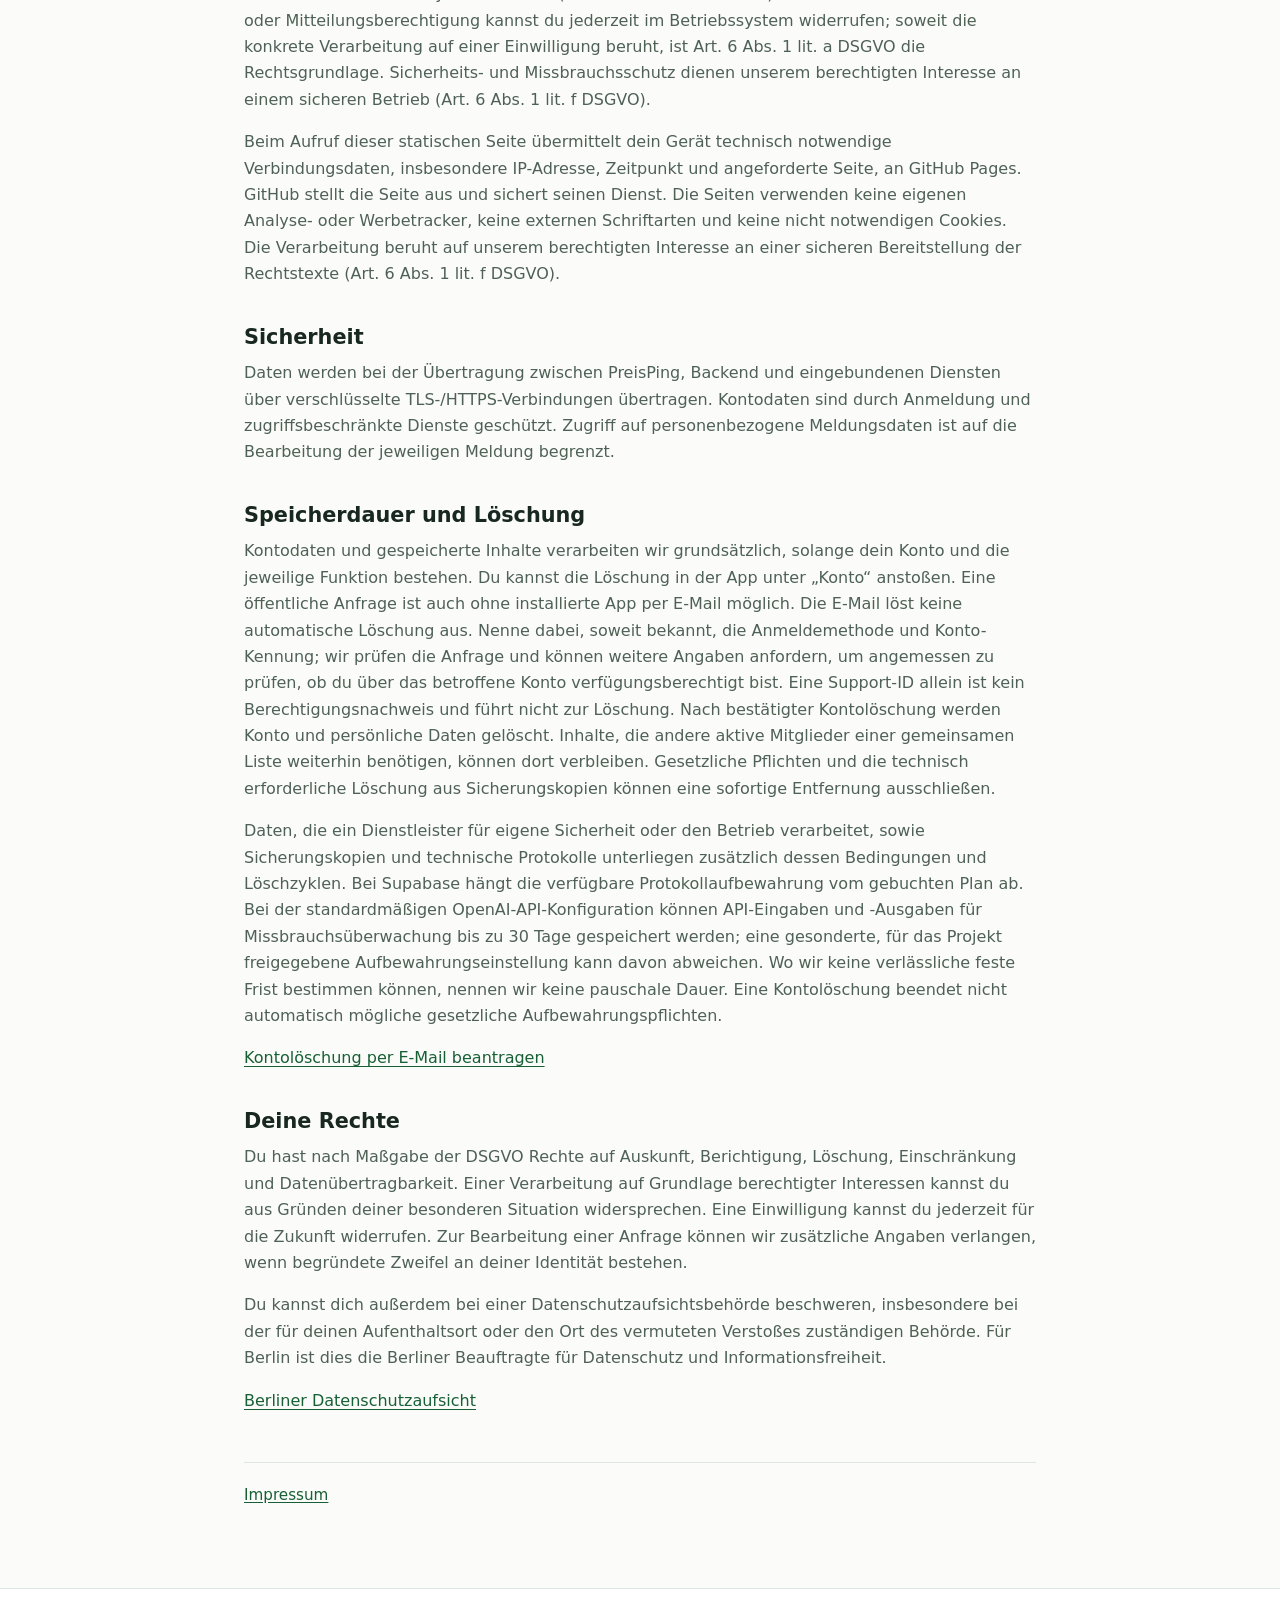
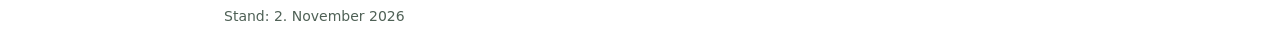
==== commit 0d6cae57: "Clarify that support IDs cannot trigger account deletion" ====
--- a/datenschutz.html
+++ b/datenschutz.html
@@ -28,7 +28,7 @@
 <section><h2>Zwecke und Rechtsgrundlagen</h2><p>Wir verarbeiten Kontodaten und Inhalte, um die von dir angeforderten App-Funktionen bereitzustellen und zu synchronisieren (Art. 6 Abs. 1 lit. b DSGVO). Eine von dir erteilte Standort- oder Mitteilungsberechtigung kannst du jederzeit im Betriebssystem widerrufen; soweit die konkrete Verarbeitung auf einer Einwilligung beruht, ist Art. 6 Abs. 1 lit. a DSGVO die Rechtsgrundlage. Sicherheits- und Missbrauchsschutz dienen unserem berechtigten Interesse an einem sicheren Betrieb (Art. 6 Abs. 1 lit. f DSGVO).</p>
 <p>Beim Aufruf dieser statischen Seite übermittelt dein Gerät technisch notwendige Verbindungsdaten, insbesondere IP-Adresse, Zeitpunkt und angeforderte Seite, an GitHub Pages. GitHub stellt die Seite aus und sichert seinen Dienst. Die Seiten verwenden keine eigenen Analyse- oder Werbetracker, keine externen Schriftarten und keine nicht notwendigen Cookies. Die Verarbeitung beruht auf unserem berechtigten Interesse an einer sicheren Bereitstellung der Rechtstexte (Art. 6 Abs. 1 lit. f DSGVO).</p></section>
 <section><h2>Sicherheit</h2><p>Daten werden bei der Übertragung zwischen PreisPing, Backend und eingebundenen Diensten über verschlüsselte TLS-/HTTPS-Verbindungen übertragen. Kontodaten sind durch Anmeldung und zugriffsbeschränkte Dienste geschützt. Zugriff auf personenbezogene Meldungsdaten ist auf die Bearbeitung der jeweiligen Meldung begrenzt.</p></section>
-<section id="loeschung"><h2>Speicherdauer und Löschung</h2><p>Kontodaten und gespeicherte Inhalte verarbeiten wir grundsätzlich, solange dein Konto und die jeweilige Funktion bestehen. Du kannst die Löschung in der App unter „Konto“ anstoßen. Eine öffentliche Anfrage ist auch ohne installierte App per E-Mail möglich. Nenne dabei, soweit bekannt, die Anmeldemethode und Konto-Kennung; wir können weitere Angaben anfordern, um angemessen zu prüfen, ob du über das betroffene Konto verfügungsberechtigt bist. Eine Support-ID allein ist kein Berechtigungsnachweis. Nach bestätigter Kontolöschung werden Konto und persönliche Daten gelöscht. Inhalte, die andere aktive Mitglieder einer gemeinsamen Liste weiterhin benötigen, können dort verbleiben. Gesetzliche Pflichten und die technisch erforderliche Löschung aus Sicherungskopien können eine sofortige Entfernung ausschließen.</p>
+<section id="loeschung"><h2>Speicherdauer und Löschung</h2><p>Kontodaten und gespeicherte Inhalte verarbeiten wir grundsätzlich, solange dein Konto und die jeweilige Funktion bestehen. Du kannst die Löschung in der App unter „Konto“ anstoßen. Eine öffentliche Anfrage ist auch ohne installierte App per E-Mail möglich. Die E-Mail löst keine automatische Löschung aus. Nenne dabei, soweit bekannt, die Anmeldemethode und Konto-Kennung; wir prüfen die Anfrage und können weitere Angaben anfordern, um angemessen zu prüfen, ob du über das betroffene Konto verfügungsberechtigt bist. Eine Support-ID allein ist kein Berechtigungsnachweis und führt nicht zur Löschung. Nach bestätigter Kontolöschung werden Konto und persönliche Daten gelöscht. Inhalte, die andere aktive Mitglieder einer gemeinsamen Liste weiterhin benötigen, können dort verbleiben. Gesetzliche Pflichten und die technisch erforderliche Löschung aus Sicherungskopien können eine sofortige Entfernung ausschließen.</p>
 <p>Daten, die ein Dienstleister für eigene Sicherheit oder den Betrieb verarbeitet, sowie Sicherungskopien und technische Protokolle unterliegen zusätzlich dessen Bedingungen und Löschzyklen. Bei Supabase hängt die verfügbare Protokollaufbewahrung vom gebuchten Plan ab. Bei der standardmäßigen OpenAI-API-Konfiguration können API-Eingaben und -Ausgaben für Missbrauchsüberwachung bis zu 30 Tage gespeichert werden; eine gesonderte, für das Projekt freigegebene Aufbewahrungseinstellung kann davon abweichen. Wo wir keine verlässliche feste Frist bestimmen können, nennen wir keine pauschale Dauer. Eine Kontolöschung beendet nicht automatisch mögliche gesetzliche Aufbewahrungspflichten.</p>
 <p><a href="mailto:diplokratie@gmail.com?subject=PreisPing%20%E2%80%93%20Antrag%20auf%20Kontol%C3%B6schung&amp;body=Hiermit%20beantrage%20ich%20die%20L%C3%B6schung%20meines%20PreisPing-Kontos%20und%20der%20damit%20verbundenen%20personenbezogenen%20Daten.%0A%0AAnmeldemethode%20(Google%2C%20Apple%20oder%20Gastkonto)%3A%20%0AKonto-Kennung%20(falls%20bekannt)%3A%20%0A%0ABitte%20teile%20mir%20mit%2C%20falls%20du%20f%C3%BCr%20die%20angemessene%20Berechtigungspr%C3%BCfung%20weitere%20Angaben%20ben%C3%B6tigst.">Kontolöschung per E-Mail beantragen</a></p></section>
 <section><h2>Deine Rechte</h2><p>Du hast nach Maßgabe der DSGVO Rechte auf Auskunft, Berichtigung, Löschung, Einschränkung und Datenübertragbarkeit. Einer Verarbeitung auf Grundlage berechtigter Interessen kannst du aus Gründen deiner besonderen Situation widersprechen. Eine Einwilligung kannst du jederzeit für die Zukunft widerrufen. Zur Bearbeitung einer Anfrage können wir zusätzliche Angaben verlangen, wenn begründete Zweifel an deiner Identität bestehen.</p>
